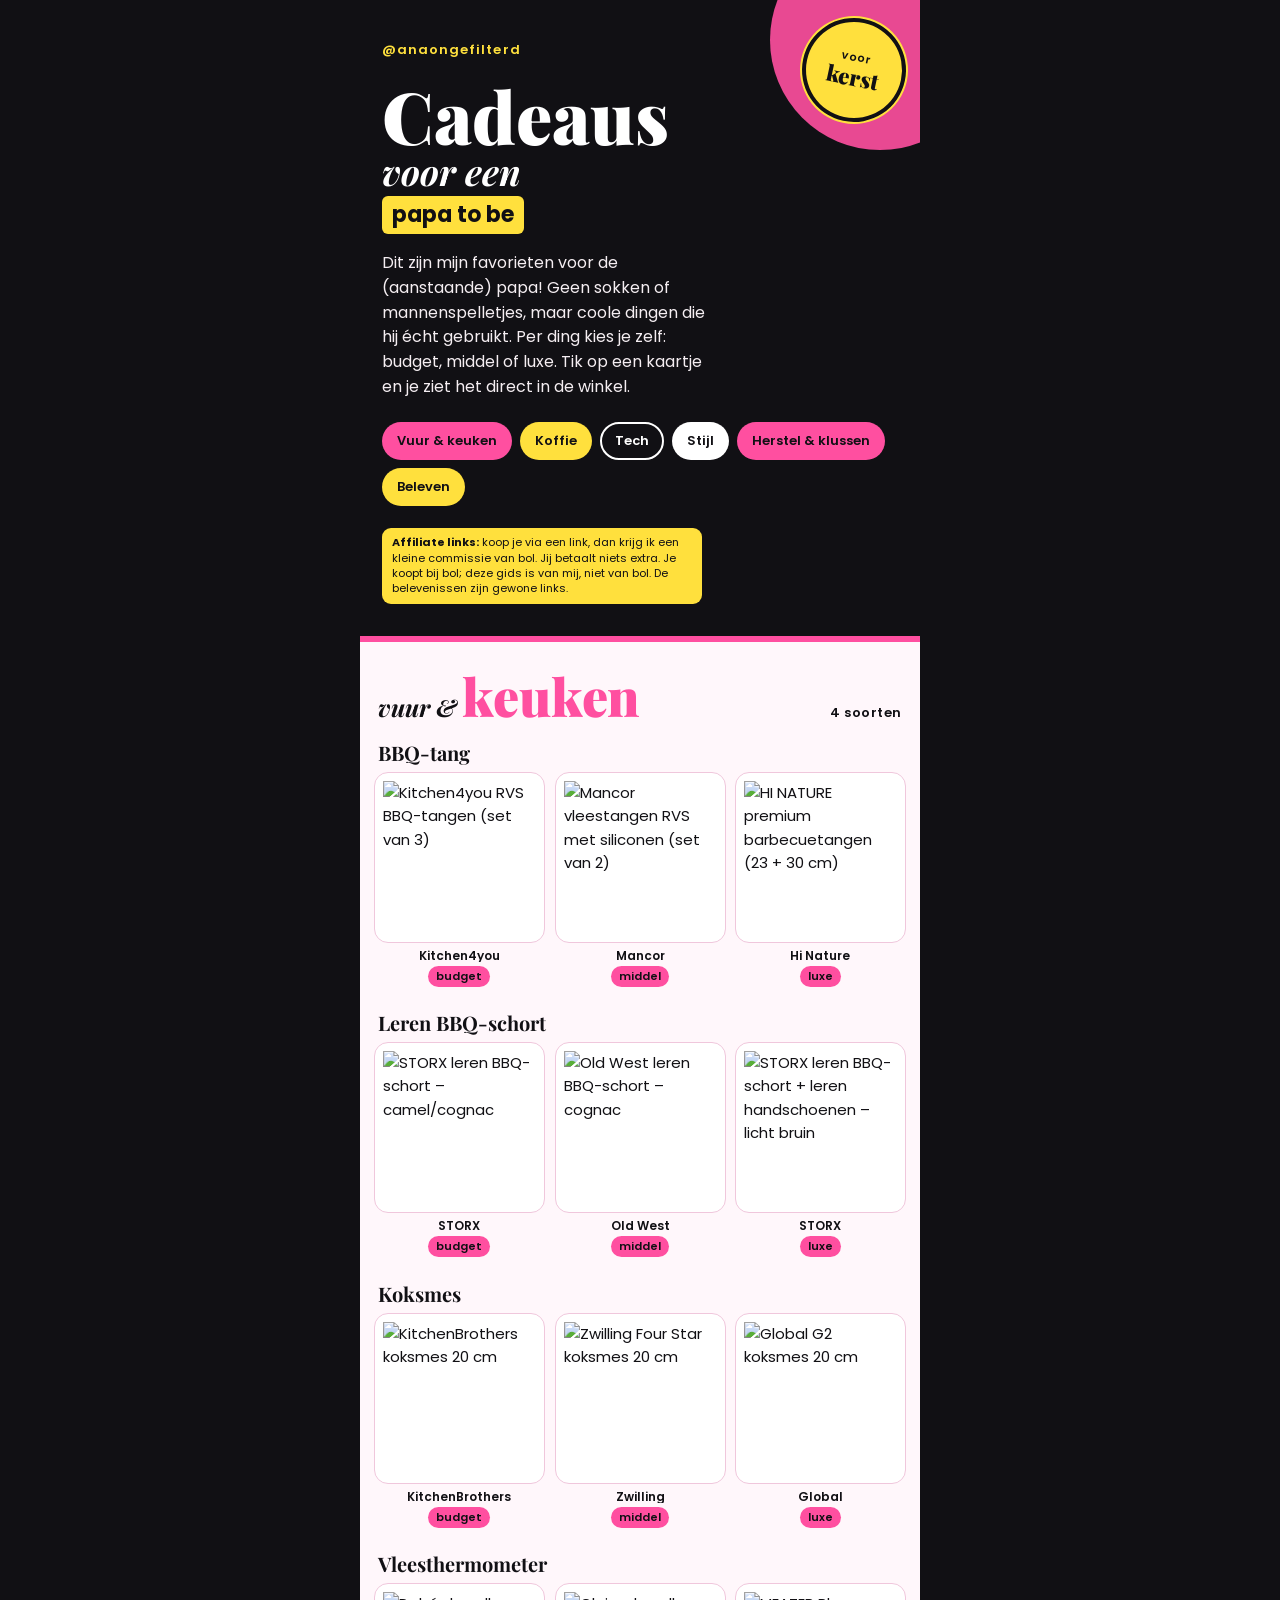
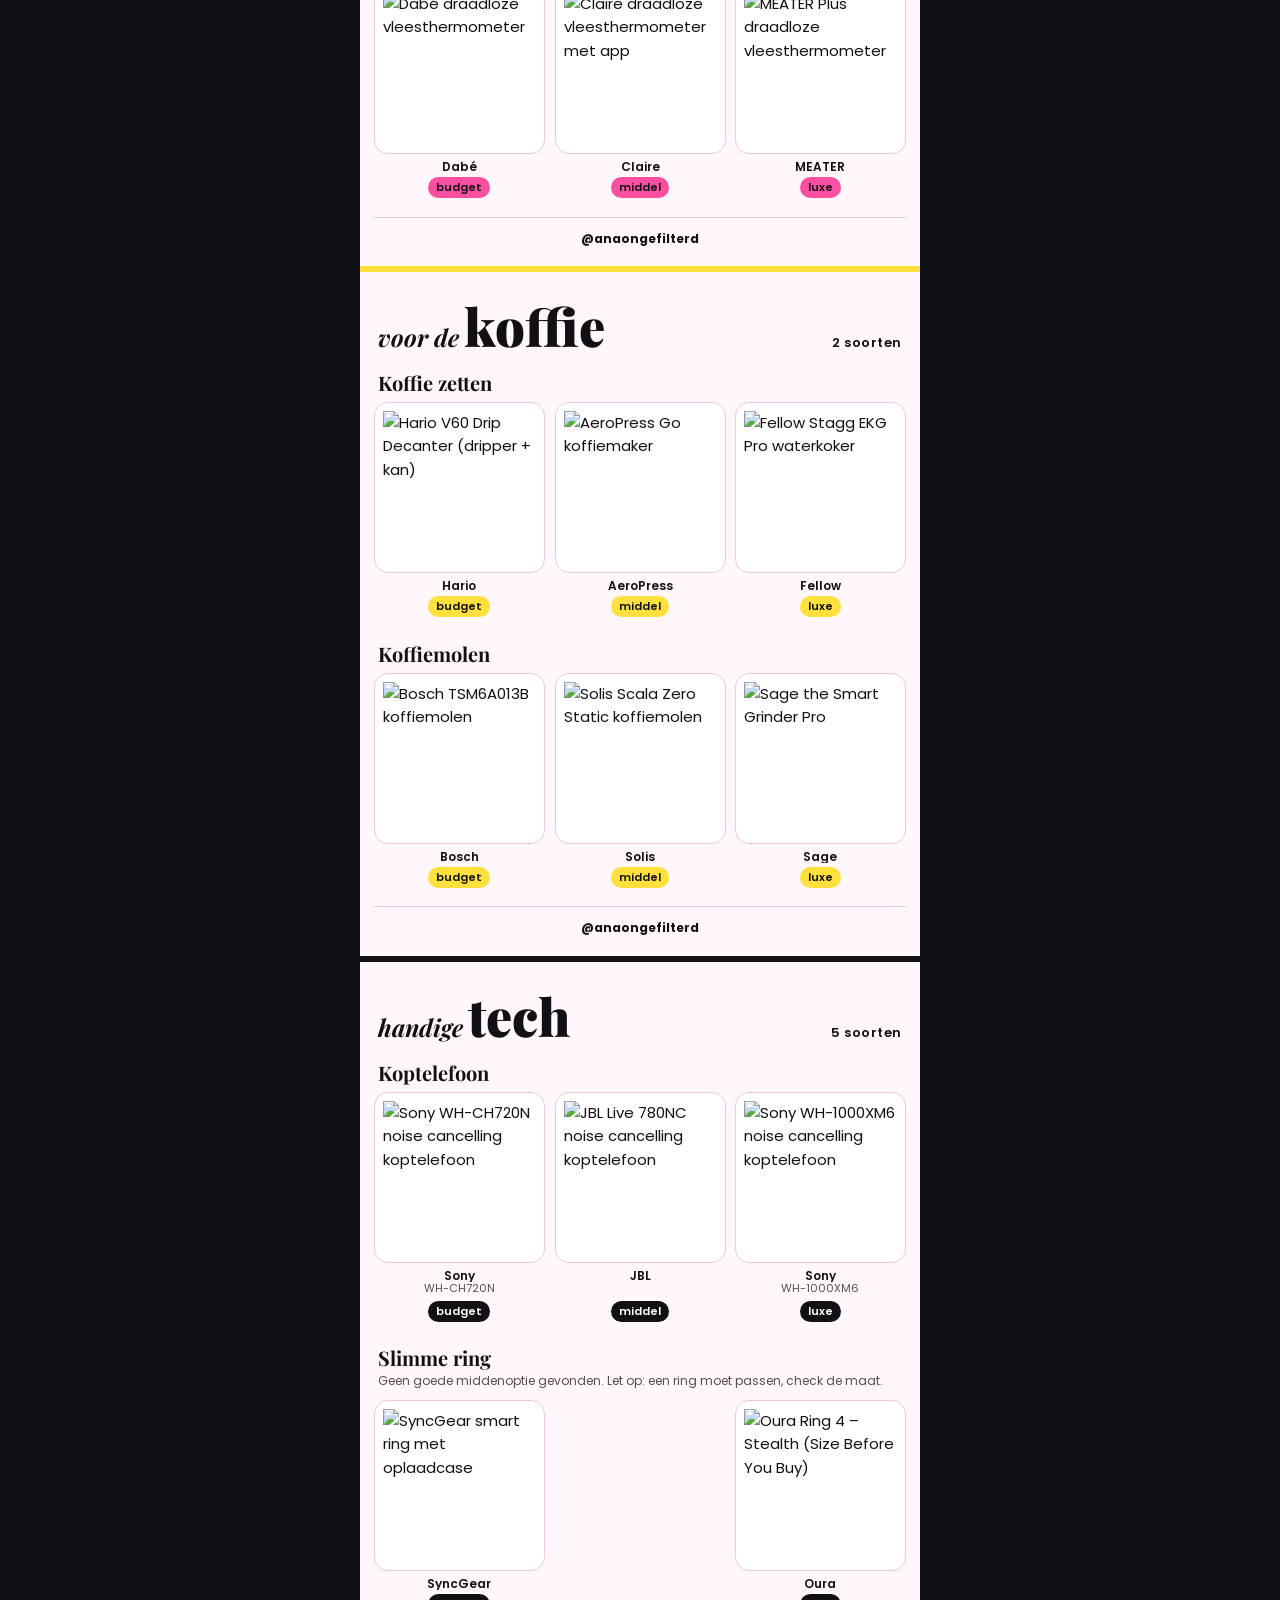
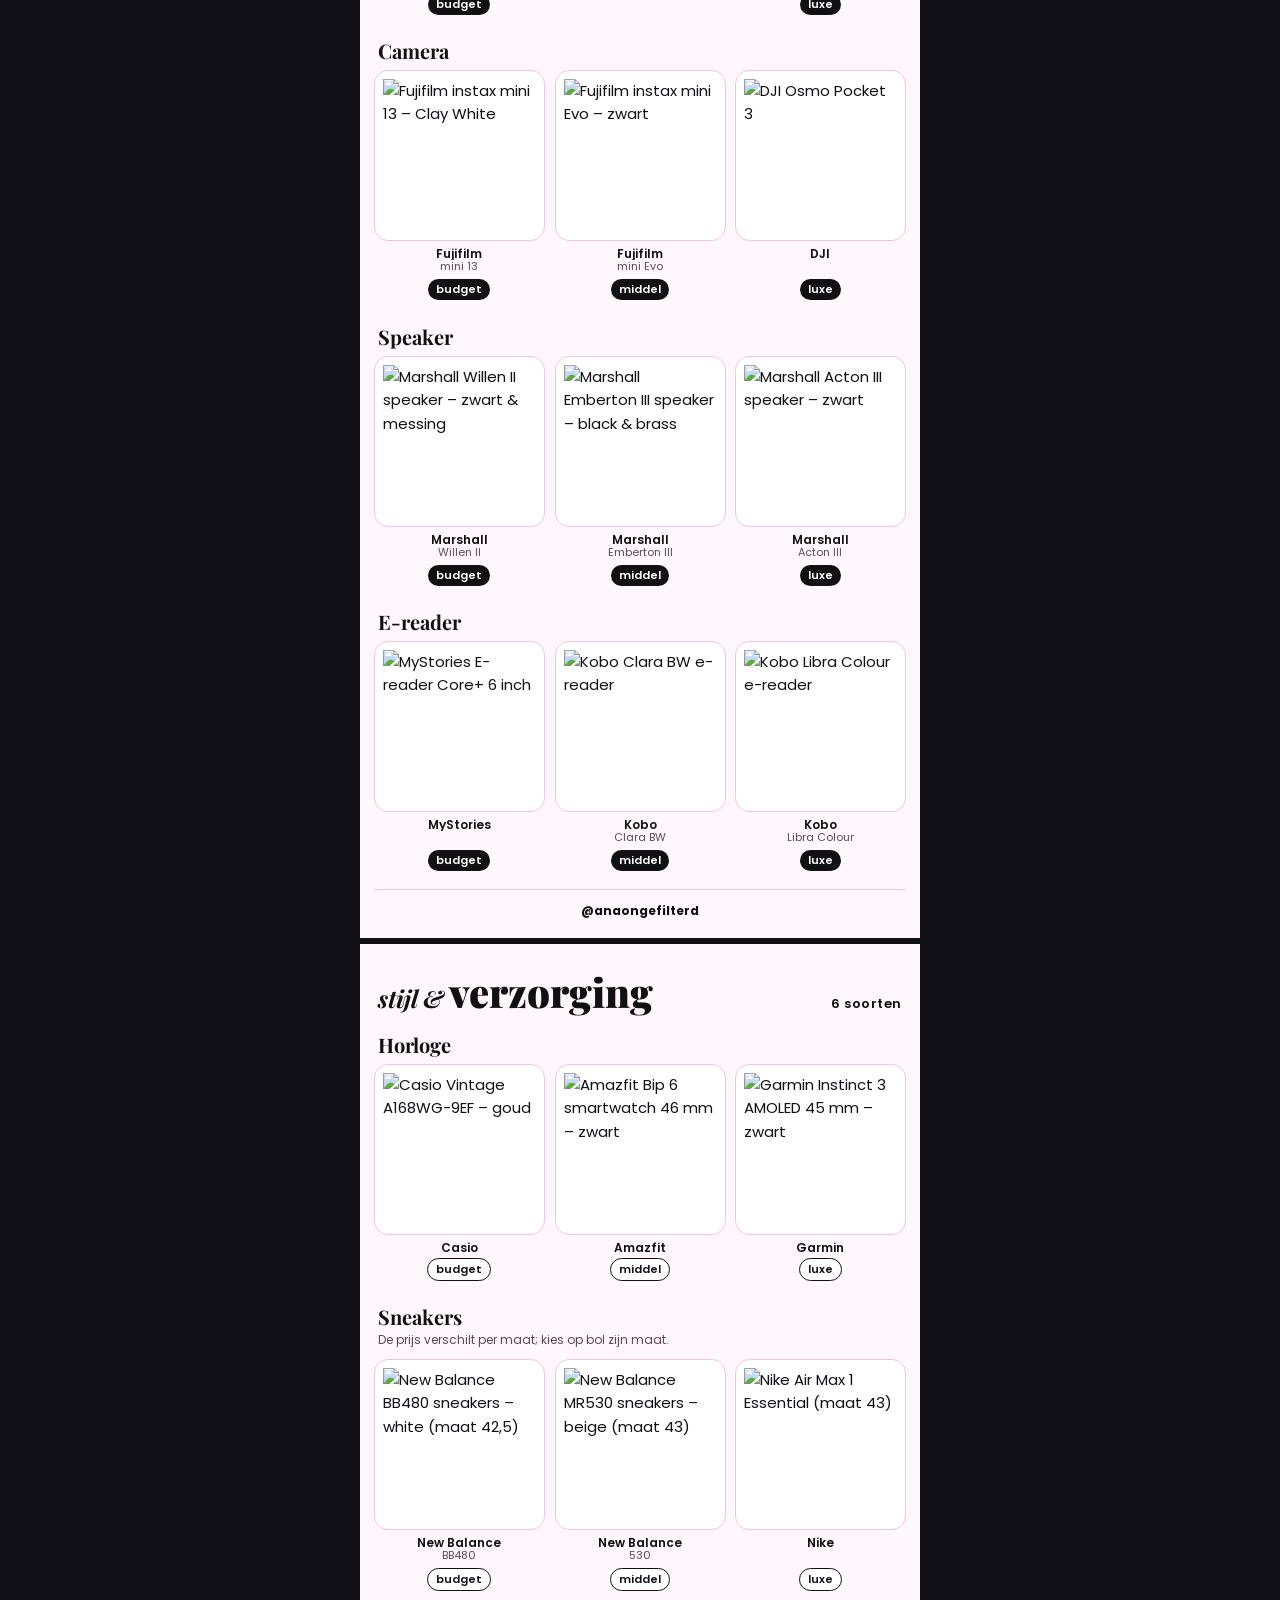
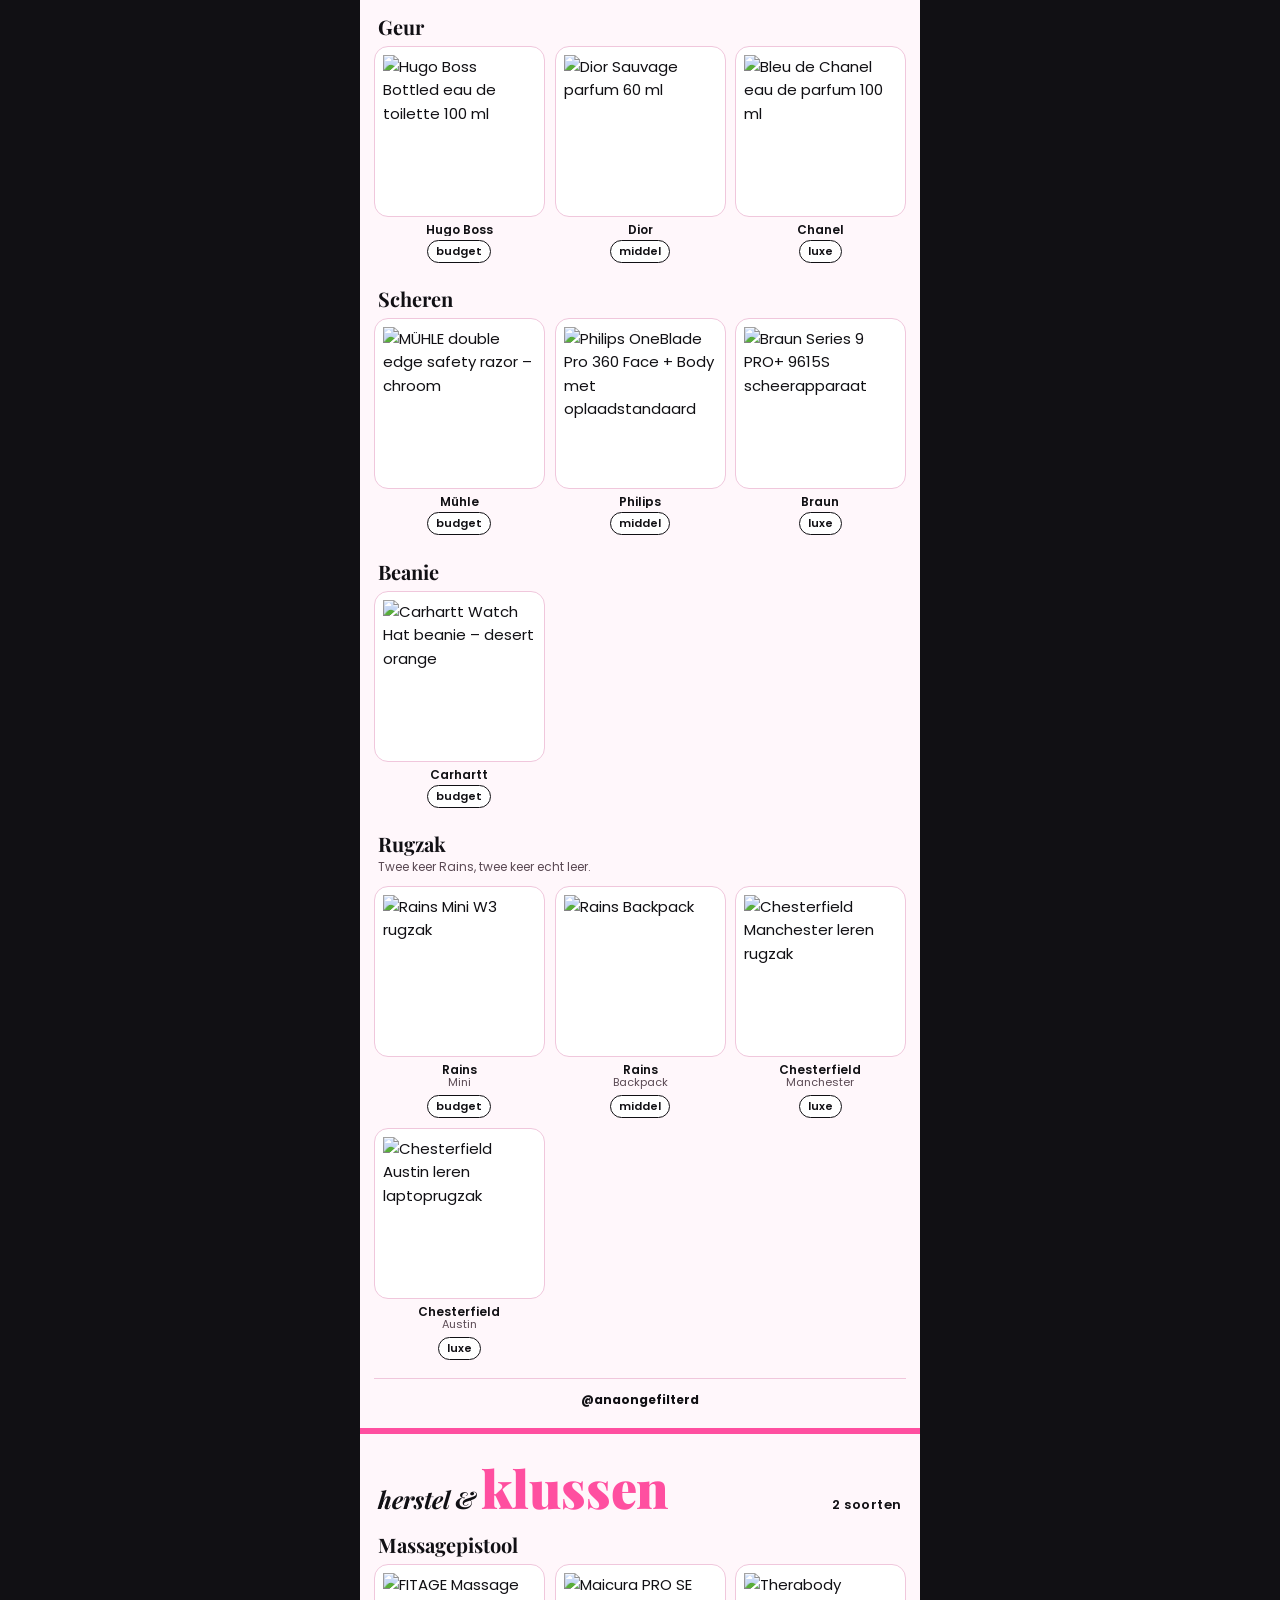
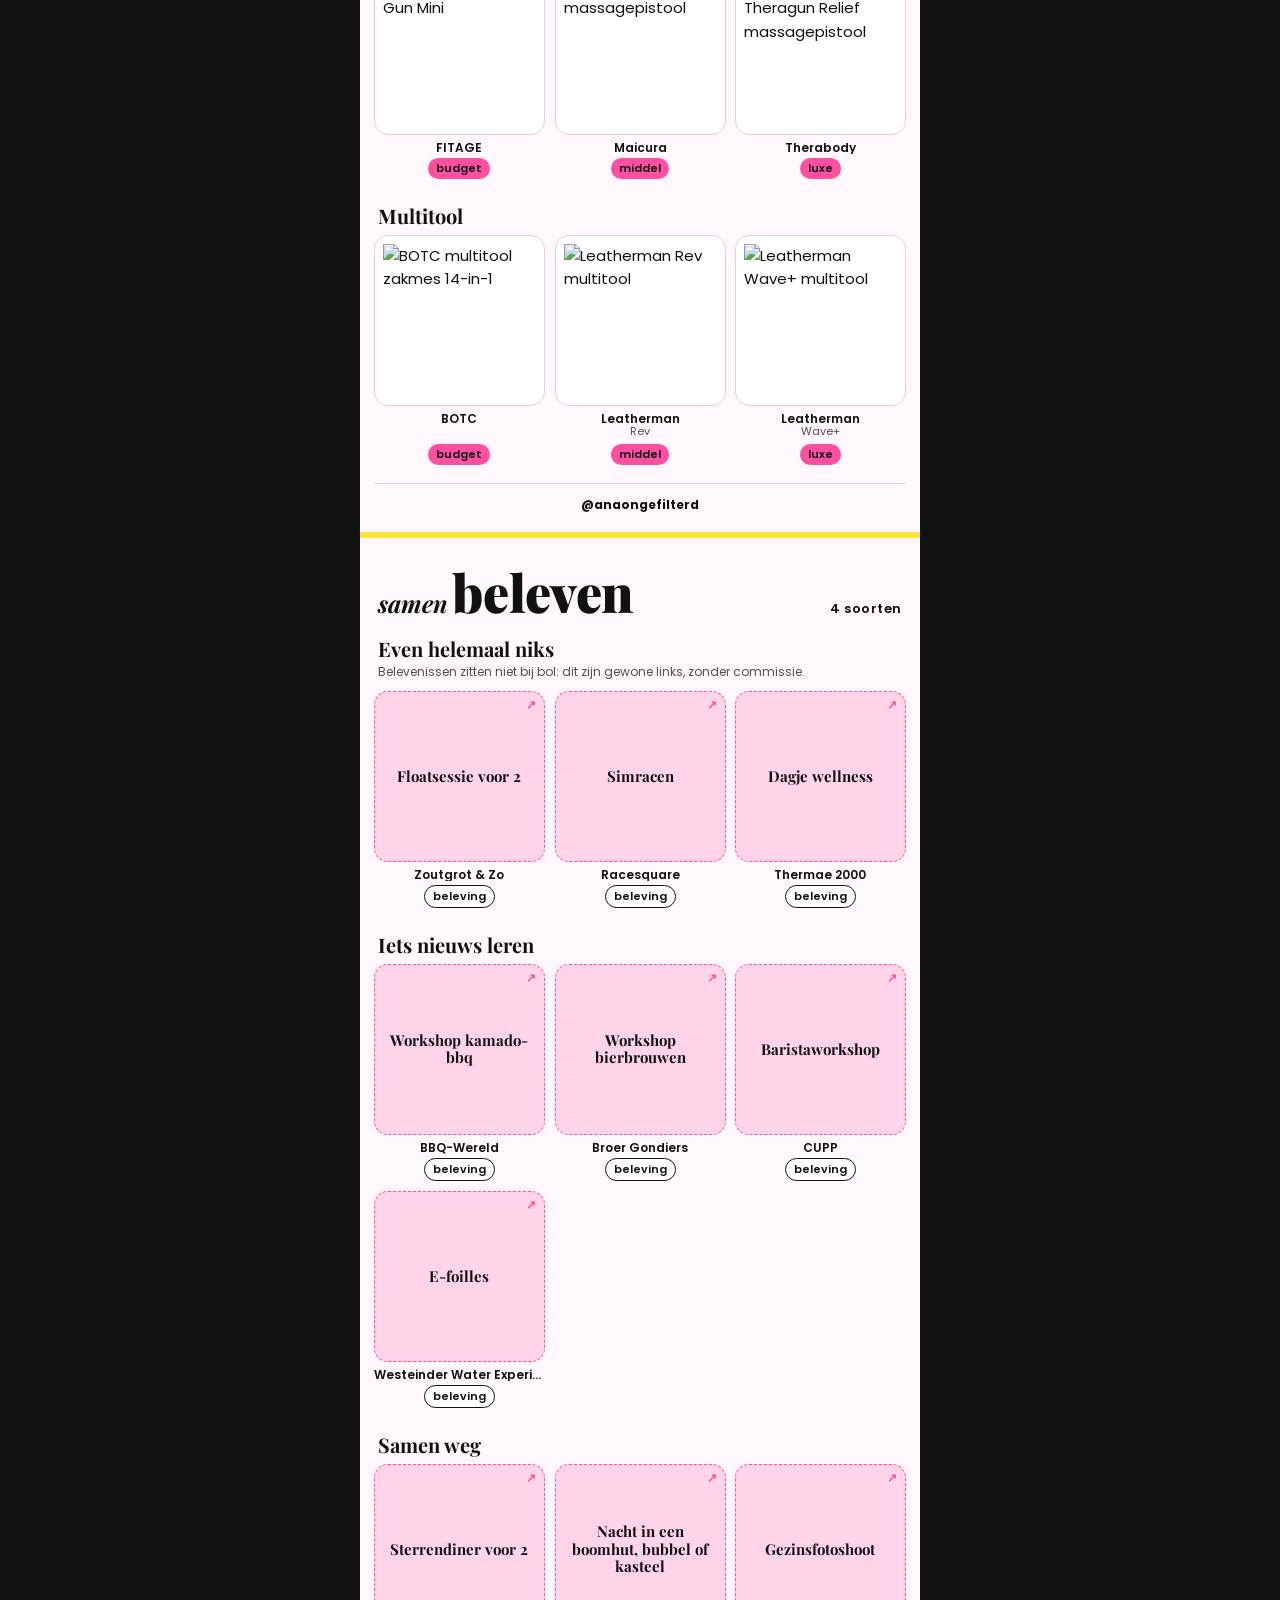
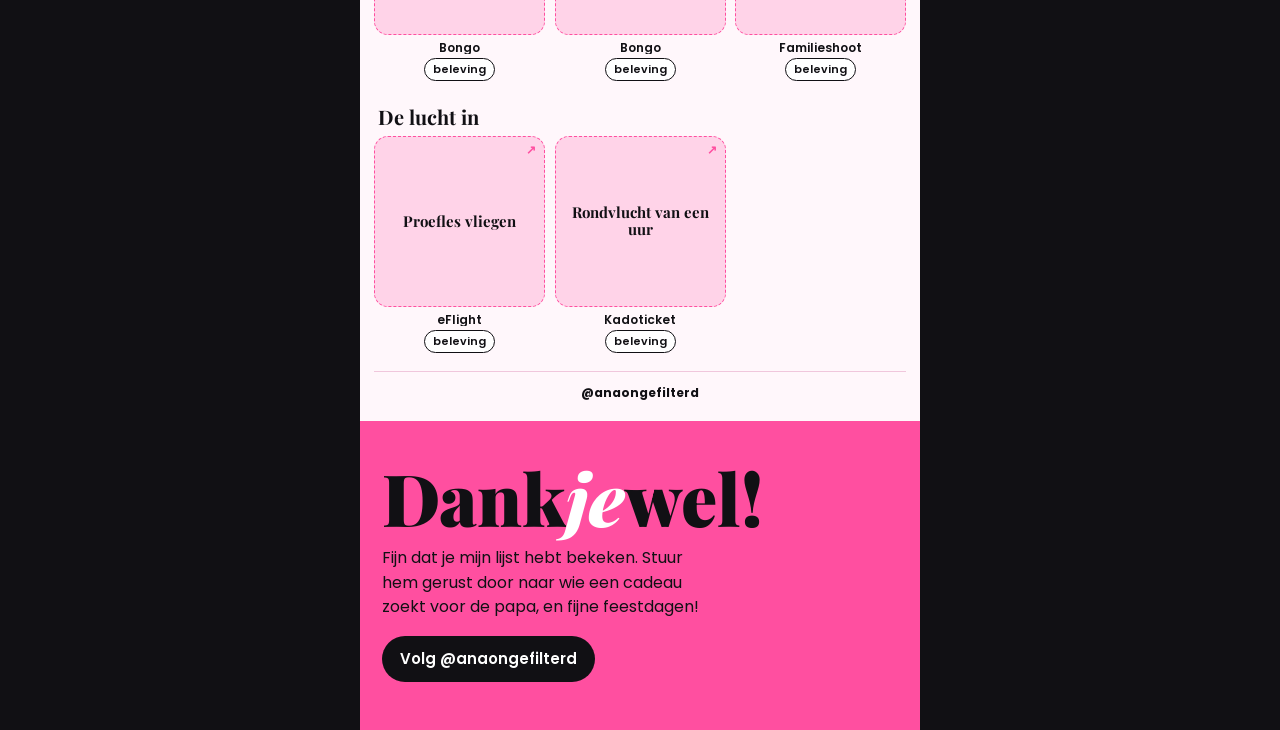
==== papa-to-be/index.html @ 63f51a44 "Nieuwe gids: kerstcadeaus voor een (aanstaande) papa (noindex) 55 bol-producten in 18 soorten (budge" ====
<!doctype html>
<html lang="nl">
<head>
<meta charset="utf-8">
<meta name="viewport" content="width=device-width, initial-scale=1, viewport-fit=cover">
<title>Kerstcadeaus voor een (aanstaande) papa · @anaongefilterd</title>
<meta name="robots" content="noindex">
<meta name="description" content="Coole, niche kerstcadeaus voor een (aanstaande) papa. Per ding een budget-, middel- en luxe-optie, plus belevenissen.">
<link rel="preconnect" href="https://fonts.googleapis.com">
<link rel="preconnect" href="https://fonts.gstatic.com" crossorigin>
<link rel="stylesheet" href="https://fonts.googleapis.com/css2?family=Playfair+Display:ital,wght@0,700;0,900;1,700&family=Poppins:wght@400;500;600;700&display=swap">
<link rel="stylesheet" href="../assets/gids.css?v=1795001000">
</head>
<body>
<main class="gids">

<section class="cover">
  <p class="sticker sintkerst" aria-hidden="true"><span>voor</span><b>kerst</b></p>
  <p class="kicker">@anaongefilterd</p>
  <h1><span class="t1 xl">Cadeaus</span><span class="t2">voor een</span><span class="t3"><mark>papa to be</mark></span></h1>
  <p class="intro">Dit zijn mijn favorieten voor de (aanstaande) papa! Geen sokken of mannenspelletjes, maar coole dingen die hij écht gebruikt. Per ding kies je zelf: budget, middel of luxe. Tik op een kaartje en je ziet het direct in de winkel.</p>
  <nav class="jump" aria-label="Kies een onderdeel">
    <a href="#vuur" class="j-pink">Vuur &amp; keuken</a>
    <a href="#koffie" class="j-yellow">Koffie</a>
    <a href="#tech" class="j-black">Tech</a>
    <a href="#stijl" class="j-white">Stijl</a>
    <a href="#herstel" class="j-pink">Herstel &amp; klussen</a>
    <a href="#beleven" class="j-yellow">Beleven</a>
  </nav>
  <p class="disclosure"><strong>Affiliate links:</strong> koop je via een link, dan krijg ik een kleine commissie van bol. Jij betaalt niets extra. Je koopt bij bol; deze gids is van mij, niet van bol. De belevenissen zijn gewone links.</p>
</section>

<section class="page group-pink" id="vuur">
  <header class="ghead">
    <h2><span class="gunit">vuur &amp;</span> <span class="gnum">keuken</span></h2>
    <p class="gcount">4 soorten</p>
  </header>
  <div class="soorten">
  <div class="soort">
    <h3>BBQ-tang</h3>
    <ul class="grid trio">
<li class="opt-budget"><a class="card" href="https://partner.bol.com/c/y3Cbgmii8" target="_blank" rel="sponsored noopener" aria-label="Kitchen4you RVS BBQ-tangen (set van 3), budget, bekijk op bol">
  <span class="ph"><img src="https://media.s-bol.com/727KY3mGyOZB/vKLOAr/550x570.jpg" alt="Kitchen4you RVS BBQ-tangen (set van 3)" loading="lazy" referrerpolicy="no-referrer"></span>
  <span class="brand">Kitchen4you</span>
  <span class="age age-pink">budget</span>
</a></li>
<li class="opt-middel"><a class="card" href="https://partner.bol.com/c/81XnuLTTh" target="_blank" rel="sponsored noopener" aria-label="Mancor vleestangen RVS met siliconen (set van 2), middel, bekijk op bol">
  <span class="ph"><img src="https://media.s-bol.com/g46Gj0mPg3JG/Rg1VMwR/550x550.jpg" alt="Mancor vleestangen RVS met siliconen (set van 2)" loading="lazy" referrerpolicy="no-referrer"></span>
  <span class="brand">Mancor</span>
  <span class="age age-pink">middel</span>
</a></li>
<li class="opt-luxe"><a class="card" href="https://partner.bol.com/c/lFO5MRjjE" target="_blank" rel="sponsored noopener" aria-label="HI NATURE premium barbecuetangen (23 + 30 cm), luxe, bekijk op bol">
  <span class="ph"><img src="https://media.s-bol.com/vG50DEjQWppV/Br1lPwY/550x550.jpg" alt="HI NATURE premium barbecuetangen (23 + 30 cm)" loading="lazy" referrerpolicy="no-referrer"></span>
  <span class="brand">Hi Nature</span>
  <span class="age age-pink">luxe</span>
</a></li>
    </ul>
  </div>
  <div class="soort">
    <h3>Leren BBQ-schort</h3>
    <ul class="grid trio">
<li class="opt-budget"><a class="card" href="https://partner.bol.com/c/KuNJRSrr5" target="_blank" rel="sponsored noopener" aria-label="STORX leren BBQ-schort – camel/cognac, budget, bekijk op bol">
  <span class="ph"><img src="https://media.s-bol.com/m33DJlvZMDA0/59yxzlq/550x825.jpg" alt="STORX leren BBQ-schort – camel/cognac" loading="lazy" referrerpolicy="no-referrer"></span>
  <span class="brand">STORX</span>
  <span class="age age-pink">budget</span>
</a></li>
<li class="opt-middel"><a class="card" href="https://partner.bol.com/c/IThvaByyS" target="_blank" rel="sponsored noopener" aria-label="Old West leren BBQ-schort – cognac, middel, bekijk op bol">
  <span class="ph"><img src="https://media.s-bol.com/n8QzDJE6wK2p/xnlwZ1r/550x766.jpg" alt="Old West leren BBQ-schort – cognac" loading="lazy" referrerpolicy="no-referrer"></span>
  <span class="brand">Old West</span>
  <span class="age age-pink">middel</span>
</a></li>
<li class="opt-luxe"><a class="card" href="https://partner.bol.com/c/pc6XlaccY" target="_blank" rel="sponsored noopener" aria-label="STORX leren BBQ-schort + leren handschoenen – licht bruin, luxe, bekijk op bol">
  <span class="ph"><img src="https://media.s-bol.com/NqGkK8PvGqEz/gL6Np5Z/550x550.jpg" alt="STORX leren BBQ-schort + leren handschoenen – licht bruin" loading="lazy" referrerpolicy="no-referrer"></span>
  <span class="brand">STORX</span>
  <span class="age age-pink">luxe</span>
</a></li>
    </ul>
  </div>
  <div class="soort">
    <h3>Koksmes</h3>
    <ul class="grid trio">
<li class="opt-budget"><a class="card" href="https://partner.bol.com/c/MvdqcAHHf" target="_blank" rel="sponsored noopener" aria-label="KitchenBrothers koksmes 20 cm, budget, bekijk op bol">
  <span class="ph"><img src="https://media.s-bol.com/JBRvD10j4wNJ/nZ4B3B5/550x550.jpg" alt="KitchenBrothers koksmes 20 cm" loading="lazy" referrerpolicy="no-referrer"></span>
  <span class="brand">KitchenBrothers</span>
  <span class="age age-pink">budget</span>
</a></li>
<li class="opt-middel"><a class="card" href="https://partner.bol.com/c/L0Ad3Mjj9" target="_blank" rel="sponsored noopener" aria-label="Zwilling Four Star koksmes 20 cm, middel, bekijk op bol">
  <span class="ph"><img src="https://media.s-bol.com/qEZgG5DOMYzD/kRK7BPX/550x129.jpg" alt="Zwilling Four Star koksmes 20 cm" loading="lazy" referrerpolicy="no-referrer"></span>
  <span class="brand">Zwilling</span>
  <span class="age age-pink">middel</span>
</a></li>
<li class="opt-luxe"><a class="card" href="https://partner.bol.com/c/WKq8Hd55a" target="_blank" rel="sponsored noopener" aria-label="Global G2 koksmes 20 cm, luxe, bekijk op bol">
  <span class="ph"><img src="https://media.s-bol.com/8OQr3K9wLBMo/mZ6XKkp/550x78.jpg" alt="Global G2 koksmes 20 cm" loading="lazy" referrerpolicy="no-referrer"></span>
  <span class="brand">Global</span>
  <span class="age age-pink">luxe</span>
</a></li>
    </ul>
  </div>
  <div class="soort">
    <h3>Vleesthermometer</h3>
    <ul class="grid trio">
<li class="opt-budget"><a class="card" href="https://partner.bol.com/c/PeWe0jYYa" target="_blank" rel="sponsored noopener" aria-label="Dabé draadloze vleesthermometer, budget, bekijk op bol">
  <span class="ph"><img src="https://media.s-bol.com/N1p12x3gv5qz/vl8RJn/550x502.jpg" alt="Dabé draadloze vleesthermometer" loading="lazy" referrerpolicy="no-referrer"></span>
  <span class="brand">Dabé</span>
  <span class="age age-pink">budget</span>
</a></li>
<li class="opt-middel"><a class="card" href="https://partner.bol.com/c/tEfGSJssY" target="_blank" rel="sponsored noopener" aria-label="Claire draadloze vleesthermometer met app, middel, bekijk op bol">
  <span class="ph"><img src="https://media.s-bol.com/gg6mGz7xogrD/vo99xMM/550x525.jpg" alt="Claire draadloze vleesthermometer met app" loading="lazy" referrerpolicy="no-referrer"></span>
  <span class="brand">Claire</span>
  <span class="age age-pink">middel</span>
</a></li>
<li class="opt-luxe"><a class="card" href="https://partner.bol.com/c/r2iBTvNN1" target="_blank" rel="sponsored noopener" aria-label="MEATER Plus draadloze vleesthermometer, luxe, bekijk op bol">
  <span class="ph"><img src="https://media.s-bol.com/Oo94mOrzrYEQ/YgYGLY/550x440.jpg" alt="MEATER Plus draadloze vleesthermometer" loading="lazy" referrerpolicy="no-referrer"></span>
  <span class="brand">MEATER</span>
  <span class="age age-pink">luxe</span>
</a></li>
    </ul>
  </div>
  </div>
  <footer class="pagefoot">
  <a class="handle" href="https://www.instagram.com/anaongefilterd/" target="_blank" rel="noopener">@anaongefilterd</a>
</footer>
</section>
<section class="page group-yellow" id="koffie">
  <header class="ghead">
    <h2><span class="gunit">voor de</span> <span class="gnum">koffie</span></h2>
    <p class="gcount">2 soorten</p>
  </header>
  <div class="soorten">
  <div class="soort">
    <h3>Koffie zetten</h3>
    <ul class="grid trio">
<li class="opt-budget"><a class="card" href="https://partner.bol.com/c/9zneXCWWy" target="_blank" rel="sponsored noopener" aria-label="Hario V60 Drip Decanter (dripper + kan), budget, bekijk op bol">
  <span class="ph"><img src="https://media.s-bol.com/J5m95DJG1Eqv/OMnW6QY/498x840.jpg" alt="Hario V60 Drip Decanter (dripper + kan)" loading="lazy" referrerpolicy="no-referrer"></span>
  <span class="brand">Hario</span>
  <span class="age age-yellow">budget</span>
</a></li>
<li class="opt-middel"><a class="card" href="https://partner.bol.com/c/faEr4Llli" target="_blank" rel="sponsored noopener" aria-label="AeroPress Go koffiemaker, middel, bekijk op bol">
  <span class="ph"><img src="https://media.s-bol.com/m3jgpWKBPMjr/P10AZ71/550x511.jpg" alt="AeroPress Go koffiemaker" loading="lazy" referrerpolicy="no-referrer"></span>
  <span class="brand">AeroPress</span>
  <span class="age age-yellow">middel</span>
</a></li>
<li class="opt-luxe"><a class="card" href="https://partner.bol.com/c/cfGqFykkK" target="_blank" rel="sponsored noopener" aria-label="Fellow Stagg EKG Pro waterkoker, luxe, bekijk op bol">
  <span class="ph"><img src="https://media.s-bol.com/JR4rNVKP4N3g/jyMKvB/550x406.jpg" alt="Fellow Stagg EKG Pro waterkoker" loading="lazy" referrerpolicy="no-referrer"></span>
  <span class="brand">Fellow</span>
  <span class="age age-yellow">luxe</span>
</a></li>
    </ul>
  </div>
  <div class="soort">
    <h3>Koffiemolen</h3>
    <ul class="grid trio">
<li class="opt-budget"><a class="card" href="https://partner.bol.com/c/5X8DNcii1" target="_blank" rel="sponsored noopener" aria-label="Bosch TSM6A013B koffiemolen, budget, bekijk op bol">
  <span class="ph"><img src="https://media.s-bol.com/YgKgZW8WBZLM/lxoxRG7/402x840.jpg" alt="Bosch TSM6A013B koffiemolen" loading="lazy" referrerpolicy="no-referrer"></span>
  <span class="brand">Bosch</span>
  <span class="age age-yellow">budget</span>
</a></li>
<li class="opt-middel"><a class="card" href="https://partner.bol.com/c/faQf4Llli" target="_blank" rel="sponsored noopener" aria-label="Solis Scala Zero Static koffiemolen, middel, bekijk op bol">
  <span class="ph"><img src="https://media.s-bol.com/NoEoyjEX4w1p/jR5qG1R/386x840.jpg" alt="Solis Scala Zero Static koffiemolen" loading="lazy" referrerpolicy="no-referrer"></span>
  <span class="brand">Solis</span>
  <span class="age age-yellow">middel</span>
</a></li>
<li class="opt-luxe"><a class="card" href="https://partner.bol.com/c/cfGzFykkK" target="_blank" rel="sponsored noopener" aria-label="Sage the Smart Grinder Pro, luxe, bekijk op bol">
  <span class="ph"><img src="https://media.s-bol.com/3Aw7wAy3rwLO/qjzjARp/466x840.jpg" alt="Sage the Smart Grinder Pro" loading="lazy" referrerpolicy="no-referrer"></span>
  <span class="brand">Sage</span>
  <span class="age age-yellow">luxe</span>
</a></li>
    </ul>
  </div>
  </div>
  <footer class="pagefoot">
  <a class="handle" href="https://www.instagram.com/anaongefilterd/" target="_blank" rel="noopener">@anaongefilterd</a>
</footer>
</section>
<section class="page group-black" id="tech">
  <header class="ghead">
    <h2><span class="gunit">handige</span> <span class="gnum">tech</span></h2>
    <p class="gcount">5 soorten</p>
  </header>
  <div class="soorten">
  <div class="soort">
    <h3>Koptelefoon</h3>
    <ul class="grid trio">
<li class="opt-budget"><a class="card" href="https://partner.bol.com/c/QZI1ErWWp" target="_blank" rel="sponsored noopener" aria-label="Sony WH-CH720N noise cancelling koptelefoon, budget, bekijk op bol">
  <span class="ph"><img src="https://media.s-bol.com/l0Zw1n1PlnwM/wwyovR/550x747.jpg" alt="Sony WH-CH720N noise cancelling koptelefoon" loading="lazy" referrerpolicy="no-referrer"></span>
  <span class="brand">Sony</span>
  <span class="type">WH-CH720N</span>
  <span class="age age-black">budget</span>
</a></li>
<li class="opt-middel"><a class="card" href="https://partner.bol.com/c/MvGIcAHHf" target="_blank" rel="sponsored noopener" aria-label="JBL Live 780NC noise cancelling koptelefoon, middel, bekijk op bol">
  <span class="ph"><img src="https://media.s-bol.com/NvM3GEwO8OPz/l5O0wY1/550x643.jpg" alt="JBL Live 780NC noise cancelling koptelefoon" loading="lazy" referrerpolicy="no-referrer"></span>
  <span class="brand">JBL</span>
  <span class="age age-black">middel</span>
</a></li>
<li class="opt-luxe"><a class="card" href="https://partner.bol.com/c/Otcnd9kkY" target="_blank" rel="sponsored noopener" aria-label="Sony WH-1000XM6 noise cancelling koptelefoon, luxe, bekijk op bol">
  <span class="ph"><img src="https://media.s-bol.com/YA8l3B9Lyrx9/zpVr2QO/550x828.jpg" alt="Sony WH-1000XM6 noise cancelling koptelefoon" loading="lazy" referrerpolicy="no-referrer"></span>
  <span class="brand">Sony</span>
  <span class="type">WH-1000XM6</span>
  <span class="age age-black">luxe</span>
</a></li>
    </ul>
  </div>
  <div class="soort">
    <h3>Slimme ring</h3>
    <p class="snote">Geen goede middenoptie gevonden. Let op: een ring moet passen, check de maat.</p>
    <ul class="grid trio">
<li class="opt-budget"><a class="card" href="https://partner.bol.com/c/e5KBqJ77N" target="_blank" rel="sponsored noopener" aria-label="SyncGear smart ring met oplaadcase, budget, bekijk op bol">
  <span class="ph"><img src="https://media.s-bol.com/N4Z4xAJY0A8K/oVE3RY3/550x550.jpg" alt="SyncGear smart ring met oplaadcase" loading="lazy" referrerpolicy="no-referrer"></span>
  <span class="brand">SyncGear</span>
  <span class="age age-black">budget</span>
</a></li>
<li class="opt-luxe"><a class="card" href="https://partner.bol.com/c/0qWEDz55W" target="_blank" rel="sponsored noopener" aria-label="Oura Ring 4 – Stealth (Size Before You Buy), luxe, bekijk op bol">
  <span class="ph"><img src="https://media.s-bol.com/g0JDjBXmQwj3/k5WKVZx/550x478.jpg" alt="Oura Ring 4 – Stealth (Size Before You Buy)" loading="lazy" referrerpolicy="no-referrer"></span>
  <span class="brand">Oura</span>
  <span class="age age-black">luxe</span>
</a></li>
    </ul>
  </div>
  <div class="soort">
    <h3>Camera</h3>
    <ul class="grid trio">
<li class="opt-budget"><a class="card" href="https://partner.bol.com/c/GQvOt4CC5" target="_blank" rel="sponsored noopener" aria-label="Fujifilm instax mini 13 – Clay White, budget, bekijk op bol">
  <span class="ph"><img src="https://media.s-bol.com/oqMNrEKxXJjA/2v0LpqP/550x647.jpg" alt="Fujifilm instax mini 13 – Clay White" loading="lazy" referrerpolicy="no-referrer"></span>
  <span class="brand">Fujifilm</span>
  <span class="type">mini 13</span>
  <span class="age age-black">budget</span>
</a></li>
<li class="opt-middel"><a class="card" href="https://partner.bol.com/c/EiaThX44M" target="_blank" rel="sponsored noopener" aria-label="Fujifilm instax mini Evo – zwart, middel, bekijk op bol">
  <span class="ph"><img src="https://media.s-bol.com/Y018VNqQA79Y/6XxRoKn/550x773.jpg" alt="Fujifilm instax mini Evo – zwart" loading="lazy" referrerpolicy="no-referrer"></span>
  <span class="brand">Fujifilm</span>
  <span class="type">mini Evo</span>
  <span class="age age-black">middel</span>
</a></li>
<li class="opt-luxe"><a class="card" href="https://partner.bol.com/c/r2idTvNN1" target="_blank" rel="sponsored noopener" aria-label="DJI Osmo Pocket 3, luxe, bekijk op bol">
  <span class="ph"><img src="https://media.s-bol.com/xmDKmxnv2Zz3/X3LXBv/332x840.jpg" alt="DJI Osmo Pocket 3" loading="lazy" referrerpolicy="no-referrer"></span>
  <span class="brand">DJI</span>
  <span class="age age-black">luxe</span>
</a></li>
    </ul>
  </div>
  <div class="soort">
    <h3>Speaker</h3>
    <ul class="grid trio">
<li class="opt-budget"><a class="card" href="https://partner.bol.com/c/F4tgv7vvy" target="_blank" rel="sponsored noopener" aria-label="Marshall Willen II speaker – zwart &amp; messing, budget, bekijk op bol">
  <span class="ph"><img src="https://media.s-bol.com/BGrjylwBA65k/lYDJXzM/550x534.jpg" alt="Marshall Willen II speaker – zwart &amp; messing" loading="lazy" referrerpolicy="no-referrer"></span>
  <span class="brand">Marshall</span>
  <span class="type">Willen II</span>
  <span class="age age-black">budget</span>
</a></li>
<li class="opt-middel"><a class="card" href="https://partner.bol.com/c/DbHueZzzE" target="_blank" rel="sponsored noopener" aria-label="Marshall Emberton III speaker – black &amp; brass, middel, bekijk op bol">
  <span class="ph"><img src="https://media.s-bol.com/mWzZjBzjkyVG/W6owP2X/550x256.jpg" alt="Marshall Emberton III speaker – black &amp; brass" loading="lazy" referrerpolicy="no-referrer"></span>
  <span class="brand">Marshall</span>
  <span class="type">Emberton III</span>
  <span class="age age-black">middel</span>
</a></li>
<li class="opt-luxe"><a class="card" href="https://partner.bol.com/c/qNKRbMxxl" target="_blank" rel="sponsored noopener" aria-label="Marshall Acton III speaker – zwart, luxe, bekijk op bol">
  <span class="ph"><img src="https://media.s-bol.com/LkrqPpQ5wMlW/ERDJ450/550x380.jpg" alt="Marshall Acton III speaker – zwart" loading="lazy" referrerpolicy="no-referrer"></span>
  <span class="brand">Marshall</span>
  <span class="type">Acton III</span>
  <span class="age age-black">luxe</span>
</a></li>
    </ul>
  </div>
  <div class="soort">
    <h3>E-reader</h3>
    <ul class="grid trio">
<li class="opt-budget"><a class="card" href="https://partner.bol.com/c/iLUVyGKKP" target="_blank" rel="sponsored noopener" aria-label="MyStories E-reader Core+ 6 inch, budget, bekijk op bol">
  <span class="ph"><img src="https://media.s-bol.com/N48ENkrr133p/XLxrDZk/550x658.jpg" alt="MyStories E-reader Core+ 6 inch" loading="lazy" referrerpolicy="no-referrer"></span>
  <span class="brand">MyStories</span>
  <span class="age age-black">budget</span>
</a></li>
<li class="opt-middel"><a class="card" href="https://partner.bol.com/c/lFOWMRjjE" target="_blank" rel="sponsored noopener" aria-label="Kobo Clara BW e-reader, middel, bekijk op bol">
  <span class="ph"><img src="https://media.s-bol.com/jKgrOjzPoXwy/5y7pV1Z/550x787.jpg" alt="Kobo Clara BW e-reader" loading="lazy" referrerpolicy="no-referrer"></span>
  <span class="brand">Kobo</span>
  <span class="type">Clara BW</span>
  <span class="age age-black">middel</span>
</a></li>
<li class="opt-luxe"><a class="card" href="https://partner.bol.com/c/vISufgUUp" target="_blank" rel="sponsored noopener" aria-label="Kobo Libra Colour e-reader, luxe, bekijk op bol">
  <span class="ph"><img src="https://media.s-bol.com/2Nq5EArMkwjJ/NkOmAOL/550x609.jpg" alt="Kobo Libra Colour e-reader" loading="lazy" referrerpolicy="no-referrer"></span>
  <span class="brand">Kobo</span>
  <span class="type">Libra Colour</span>
  <span class="age age-black">luxe</span>
</a></li>
    </ul>
  </div>
  </div>
  <footer class="pagefoot">
  <a class="handle" href="https://www.instagram.com/anaongefilterd/" target="_blank" rel="noopener">@anaongefilterd</a>
</footer>
</section>
<section class="page group-white" id="stijl">
  <header class="ghead">
    <h2><span class="gunit">stijl &amp;</span> <span class="gnum sm">verzorging</span></h2>
    <p class="gcount">6 soorten</p>
  </header>
  <div class="soorten">
  <div class="soort">
    <h3>Horloge</h3>
    <ul class="grid trio">
<li class="opt-budget"><a class="card" href="https://partner.bol.com/c/xH007zRRF" target="_blank" rel="sponsored noopener" aria-label="Casio Vintage A168WG-9EF – goud, budget, bekijk op bol">
  <span class="ph"><img src="https://media.s-bol.com/XEDr4BAl2pVV/E9qw8vg/473x840.jpg" alt="Casio Vintage A168WG-9EF – goud" loading="lazy" referrerpolicy="no-referrer"></span>
  <span class="brand">Casio</span>
  <span class="age age-white">budget</span>
</a></li>
<li class="opt-middel"><a class="card" href="https://partner.bol.com/c/HRqZw4jjd" target="_blank" rel="sponsored noopener" aria-label="Amazfit Bip 6 smartwatch 46 mm – zwart, middel, bekijk op bol">
  <span class="ph"><img src="https://media.s-bol.com/mpYW98Z61NPO/0RNyvXv/520x840.jpg" alt="Amazfit Bip 6 smartwatch 46 mm – zwart" loading="lazy" referrerpolicy="no-referrer"></span>
  <span class="brand">Amazfit</span>
  <span class="age age-white">middel</span>
</a></li>
<li class="opt-luxe"><a class="card" href="https://partner.bol.com/c/3DxkP9GGZ" target="_blank" rel="sponsored noopener" aria-label="Garmin Instinct 3 AMOLED 45 mm – zwart, luxe, bekijk op bol">
  <span class="ph"><img src="https://media.s-bol.com/n0Q8NY3W2ZV4/lYND0r7/550x743.jpg" alt="Garmin Instinct 3 AMOLED 45 mm – zwart" loading="lazy" referrerpolicy="no-referrer"></span>
  <span class="brand">Garmin</span>
  <span class="age age-white">luxe</span>
</a></li>
    </ul>
  </div>
  <div class="soort">
    <h3>Sneakers</h3>
    <p class="snote">De prijs verschilt per maat; kies op bol zijn maat.</p>
    <ul class="grid trio">
<li class="opt-budget"><a class="card" href="https://partner.bol.com/c/gPCaLJ22W" target="_blank" rel="sponsored noopener" aria-label="New Balance BB480 sneakers – white (maat 42,5), budget, bekijk op bol">
  <span class="ph"><img src="https://media.s-bol.com/rG1QW6j6LEKK/W6RLAWo/550x235.jpg" alt="New Balance BB480 sneakers – white (maat 42,5)" loading="lazy" referrerpolicy="no-referrer"></span>
  <span class="brand">New Balance</span>
  <span class="type">BB480</span>
  <span class="age age-white">budget</span>
</a></li>
<li class="opt-middel"><a class="card" href="https://partner.bol.com/c/TCybUtggd" target="_blank" rel="sponsored noopener" aria-label="New Balance MR530 sneakers – beige (maat 43), middel, bekijk op bol">
  <span class="ph"><img src="https://media.s-bol.com/EyjBL2zAgOlN/AjALm3/550x266.jpg" alt="New Balance MR530 sneakers – beige (maat 43)" loading="lazy" referrerpolicy="no-referrer"></span>
  <span class="brand">New Balance</span>
  <span class="type">530</span>
  <span class="age age-white">middel</span>
</a></li>
<li class="opt-luxe"><a class="card" href="https://partner.bol.com/c/7wDLWjffs" target="_blank" rel="sponsored noopener" aria-label="Nike Air Max 1 Essential (maat 43), luxe, bekijk op bol">
  <span class="ph"><img src="https://media.s-bol.com/jDv2mJKyMNyP/1W1ZDvG/550x385.jpg" alt="Nike Air Max 1 Essential (maat 43)" loading="lazy" referrerpolicy="no-referrer"></span>
  <span class="brand">Nike</span>
  <span class="age age-white">luxe</span>
</a></li>
    </ul>
  </div>
  <div class="soort">
    <h3>Geur</h3>
    <ul class="grid trio">
<li class="opt-budget"><a class="card" href="https://partner.bol.com/c/jMmopNKKu" target="_blank" rel="sponsored noopener" aria-label="Hugo Boss Bottled eau de toilette 100 ml, budget, bekijk op bol">
  <span class="ph"><img src="https://media.s-bol.com/VEYA73Q0yXYW/qY7nvn2/358x840.jpg" alt="Hugo Boss Bottled eau de toilette 100 ml" loading="lazy" referrerpolicy="no-referrer"></span>
  <span class="brand">Hugo Boss</span>
  <span class="age age-white">budget</span>
</a></li>
<li class="opt-middel"><a class="card" href="https://partner.bol.com/c/4rEOI811Q" target="_blank" rel="sponsored noopener" aria-label="Dior Sauvage parfum 60 ml, middel, bekijk op bol">
  <span class="ph"><img src="https://media.s-bol.com/3LDK2gWryOQr/K8kVpkG/440x840.jpg" alt="Dior Sauvage parfum 60 ml" loading="lazy" referrerpolicy="no-referrer"></span>
  <span class="brand">Dior</span>
  <span class="age age-white">middel</span>
</a></li>
<li class="opt-luxe"><a class="card" href="https://partner.bol.com/c/vISPfgUUp" target="_blank" rel="sponsored noopener" aria-label="Bleu de Chanel eau de parfum 100 ml, luxe, bekijk op bol">
  <span class="ph"><img src="https://media.s-bol.com/q1YYXOoJEvNk/xGWJQql/550x749.jpg" alt="Bleu de Chanel eau de parfum 100 ml" loading="lazy" referrerpolicy="no-referrer"></span>
  <span class="brand">Chanel</span>
  <span class="age age-white">luxe</span>
</a></li>
    </ul>
  </div>
  <div class="soort">
    <h3>Scheren</h3>
    <ul class="grid trio">
<li class="opt-budget"><a class="card" href="https://partner.bol.com/c/hyrcZmaaO" target="_blank" rel="sponsored noopener" aria-label="MÜHLE double edge safety razor – chroom, budget, bekijk op bol">
  <span class="ph"><img src="https://media.s-bol.com/8yVwnLzGRl23/v2klMxn/385x840.jpg" alt="MÜHLE double edge safety razor – chroom" loading="lazy" referrerpolicy="no-referrer"></span>
  <span class="brand">Mühle</span>
  <span class="age age-white">budget</span>
</a></li>
<li class="opt-middel"><a class="card" href="https://partner.bol.com/c/F4thv7vvy" target="_blank" rel="sponsored noopener" aria-label="Philips OneBlade Pro 360 Face + Body met oplaadstandaard, middel, bekijk op bol">
  <span class="ph"><img src="https://media.s-bol.com/Y3ZApKQ6QW7O/Pj6WzDA/550x548.jpg" alt="Philips OneBlade Pro 360 Face + Body met oplaadstandaard" loading="lazy" referrerpolicy="no-referrer"></span>
  <span class="brand">Philips</span>
  <span class="age age-white">middel</span>
</a></li>
<li class="opt-luxe"><a class="card" href="https://partner.bol.com/c/4rEoI811Q" target="_blank" rel="sponsored noopener" aria-label="Braun Series 9 PRO+ 9615S scheerapparaat, luxe, bekijk op bol">
  <span class="ph"><img src="https://media.s-bol.com/R3XVn3Ejo3XE/28GOo5A/550x557.jpg" alt="Braun Series 9 PRO+ 9615S scheerapparaat" loading="lazy" referrerpolicy="no-referrer"></span>
  <span class="brand">Braun</span>
  <span class="age age-white">luxe</span>
</a></li>
    </ul>
  </div>
  <div class="soort">
    <h3>Beanie</h3>
    <ul class="grid trio">
<li class="opt-budget"><a class="card" href="https://partner.bol.com/c/aUZ9rPXXK" target="_blank" rel="sponsored noopener" aria-label="Carhartt Watch Hat beanie – desert orange, budget, bekijk op bol">
  <span class="ph"><img src="https://media.s-bol.com/7kmZ6M7mJvB8/qGz0Ky/550x608.jpg" alt="Carhartt Watch Hat beanie – desert orange" loading="lazy" referrerpolicy="no-referrer"></span>
  <span class="brand">Carhartt</span>
  <span class="age age-white">budget</span>
</a></li>
    </ul>
  </div>
  <div class="soort">
    <h3>Rugzak</h3>
    <p class="snote">Twee keer Rains, twee keer echt leer.</p>
    <ul class="grid trio vrij">
<li class="opt-budget"><a class="card" href="https://partner.bol.com/c/mdlg69ffi" target="_blank" rel="sponsored noopener" aria-label="Rains Mini W3 rugzak, budget, bekijk op bol">
  <span class="ph"><img src="https://media.s-bol.com/NwJ3DOjwn0KK/Z4R2JXv/550x615.jpg" alt="Rains Mini W3 rugzak" loading="lazy" referrerpolicy="no-referrer"></span>
  <span class="brand">Rains</span>
  <span class="type">Mini</span>
  <span class="age age-white">budget</span>
</a></li>
<li class="opt-middel"><a class="card" href="https://partner.bol.com/c/NBu49vQQ4" target="_blank" rel="sponsored noopener" aria-label="Rains Backpack, middel, bekijk op bol">
  <span class="ph"><img src="https://media.s-bol.com/Bz8kKnykKOk/AP76nV7/527x840.jpg" alt="Rains Backpack" loading="lazy" referrerpolicy="no-referrer"></span>
  <span class="brand">Rains</span>
  <span class="type">Backpack</span>
  <span class="age age-white">middel</span>
</a></li>
<li class="opt-luxe"><a class="card" href="https://partner.bol.com/c/VlsUjhBBw" target="_blank" rel="sponsored noopener" aria-label="Chesterfield Manchester leren rugzak, luxe, bekijk op bol">
  <span class="ph"><img src="https://media.s-bol.com/LYmqkqWpKgNp/3lVJzmr/550x818.jpg" alt="Chesterfield Manchester leren rugzak" loading="lazy" referrerpolicy="no-referrer"></span>
  <span class="brand">Chesterfield</span>
  <span class="type">Manchester</span>
  <span class="age age-white">luxe</span>
</a></li>
<li class="opt-luxe"><a class="card" href="https://partner.bol.com/c/6GM0OTAAf" target="_blank" rel="sponsored noopener" aria-label="Chesterfield Austin leren laptoprugzak, luxe, bekijk op bol">
  <span class="ph"><img src="https://media.s-bol.com/NNvX28kPNq2/kRXZ6nE/550x728.jpg" alt="Chesterfield Austin leren laptoprugzak" loading="lazy" referrerpolicy="no-referrer"></span>
  <span class="brand">Chesterfield</span>
  <span class="type">Austin</span>
  <span class="age age-white">luxe</span>
</a></li>
    </ul>
  </div>
  </div>
  <footer class="pagefoot">
  <a class="handle" href="https://www.instagram.com/anaongefilterd/" target="_blank" rel="noopener">@anaongefilterd</a>
</footer>
</section>
<section class="page group-pink" id="herstel">
  <header class="ghead">
    <h2><span class="gunit">herstel &amp;</span> <span class="gnum">klussen</span></h2>
    <p class="gcount">2 soorten</p>
  </header>
  <div class="soorten">
  <div class="soort">
    <h3>Massagepistool</h3>
    <ul class="grid trio">
<li class="opt-budget"><a class="card" href="https://partner.bol.com/c/aUZ5rPXXK" target="_blank" rel="sponsored noopener" aria-label="FITAGE Massage Gun Mini, budget, bekijk op bol">
  <span class="ph"><img src="https://media.s-bol.com/7KEvvKrBkzB8/pg9m5L2/550x481.jpg" alt="FITAGE Massage Gun Mini" loading="lazy" referrerpolicy="no-referrer"></span>
  <span class="brand">FITAGE</span>
  <span class="age age-pink">budget</span>
</a></li>
<li class="opt-middel"><a class="card" href="https://partner.bol.com/c/sOpjm5ss0" target="_blank" rel="sponsored noopener" aria-label="Maicura PRO SE massagepistool, middel, bekijk op bol">
  <span class="ph"><img src="https://media.s-bol.com/q0Ro7vQY4jR3/gJqglol/550x572.jpg" alt="Maicura PRO SE massagepistool" loading="lazy" referrerpolicy="no-referrer"></span>
  <span class="brand">Maicura</span>
  <span class="age age-pink">middel</span>
</a></li>
<li class="opt-luxe"><a class="card" href="https://partner.bol.com/c/Sh4rQhuuJ" target="_blank" rel="sponsored noopener" aria-label="Therabody Theragun Relief massagepistool, luxe, bekijk op bol">
  <span class="ph"><img src="https://media.s-bol.com/v3Gx2BnzWVYr/wmpXMxg/550x494.jpg" alt="Therabody Theragun Relief massagepistool" loading="lazy" referrerpolicy="no-referrer"></span>
  <span class="brand">Therabody</span>
  <span class="age age-pink">luxe</span>
</a></li>
    </ul>
  </div>
  <div class="soort">
    <h3>Multitool</h3>
    <ul class="grid trio">
<li class="opt-budget"><a class="card" href="https://partner.bol.com/c/2xLzCR88w" target="_blank" rel="sponsored noopener" aria-label="BOTC multitool zakmes 14-in-1, budget, bekijk op bol">
  <span class="ph"><img src="https://media.s-bol.com/x3oJVYgl6Vkn/k5qxGnK/550x544.jpg" alt="BOTC multitool zakmes 14-in-1" loading="lazy" referrerpolicy="no-referrer"></span>
  <span class="brand">BOTC</span>
  <span class="age age-pink">budget</span>
</a></li>
<li class="opt-middel"><a class="card" href="https://partner.bol.com/c/b9R251yy2" target="_blank" rel="sponsored noopener" aria-label="Leatherman Rev multitool, middel, bekijk op bol">
  <span class="ph"><img src="https://media.s-bol.com/qyRxxYVl5Zr3/lRovqm7/550x593.jpg" alt="Leatherman Rev multitool" loading="lazy" referrerpolicy="no-referrer"></span>
  <span class="brand">Leatherman</span>
  <span class="type">Rev</span>
  <span class="age age-pink">middel</span>
</a></li>
<li class="opt-luxe"><a class="card" href="https://partner.bol.com/c/ZgTWiCJJx" target="_blank" rel="sponsored noopener" aria-label="Leatherman Wave+ multitool, luxe, bekijk op bol">
  <span class="ph"><img src="https://media.s-bol.com/RE6A89lLl2WO/Rlqv3E0/550x552.jpg" alt="Leatherman Wave+ multitool" loading="lazy" referrerpolicy="no-referrer"></span>
  <span class="brand">Leatherman</span>
  <span class="type">Wave+</span>
  <span class="age age-pink">luxe</span>
</a></li>
    </ul>
  </div>
  </div>
  <footer class="pagefoot">
  <a class="handle" href="https://www.instagram.com/anaongefilterd/" target="_blank" rel="noopener">@anaongefilterd</a>
</footer>
</section>
<section class="page group-yellow" id="beleven">
  <header class="ghead">
    <h2><span class="gunit">samen</span> <span class="gnum">beleven</span></h2>
    <p class="gcount">4 soorten</p>
  </header>
  <div class="soorten">
  <div class="soort">
    <h3>Even helemaal niks</h3>
    <p class="snote">Belevenissen zitten niet bij bol: dit zijn gewone links, zonder commissie.</p>
    <ul class="grid trio vrij">
<li class="opt-extra"><a class="card" href="https://www.zoutgrot.nl/product/cadeaubon-floatsessie-2-personen-60-min/" target="_blank" rel="noopener" aria-label="Floatsessie voor 2, beleving, bekijk bij Zoutgrot &amp; Zo">
  <span class="ph tekst"><span>Floatsessie voor 2</span><i aria-hidden="true">↗</i></span>
  <span class="brand">Zoutgrot &amp; Zo</span>
  <span class="age age-white">beleving</span>
</a></li>
<li class="opt-extra"><a class="card" href="https://www.racesquare.com/nl/cadeaubon/" target="_blank" rel="noopener" aria-label="Simracen, beleving, bekijk bij Racesquare">
  <span class="ph tekst"><span>Simracen</span><i aria-hidden="true">↗</i></span>
  <span class="brand">Racesquare</span>
  <span class="age age-white">beleving</span>
</a></li>
<li class="opt-extra"><a class="card" href="https://www.thermae.nl/shop/dagentree/" target="_blank" rel="noopener" aria-label="Dagje wellness, beleving, bekijk bij Thermae 2000">
  <span class="ph tekst"><span>Dagje wellness</span><i aria-hidden="true">↗</i></span>
  <span class="brand">Thermae 2000</span>
  <span class="age age-white">beleving</span>
</a></li>
    </ul>
  </div>
  <div class="soort">
    <h3>Iets nieuws leren</h3>
    <ul class="grid trio vrij">
<li class="opt-extra"><a class="card" href="https://bbq-wereld.nl/products/workshop-cadeaubon-basis-kamado" target="_blank" rel="noopener" aria-label="Workshop kamado-bbq, beleving, bekijk bij BBQ-Wereld">
  <span class="ph tekst"><span>Workshop kamado-bbq</span><i aria-hidden="true">↗</i></span>
  <span class="brand">BBQ-Wereld</span>
  <span class="age age-white">beleving</span>
</a></li>
<li class="opt-extra"><a class="card" href="https://broergondiers.nl/winkel/cadeaubon-workshop-bierbrouwen" target="_blank" rel="noopener" aria-label="Workshop bierbrouwen, beleving, bekijk bij Broer Gondiers">
  <span class="ph tekst"><span>Workshop bierbrouwen</span><i aria-hidden="true">↗</i></span>
  <span class="brand">Broer Gondiers</span>
  <span class="age age-white">beleving</span>
</a></li>
<li class="opt-extra"><a class="card" href="https://www.cupp.nl/workshops-trainingen/thuisbarista/cadeaubon-koffieworkshop/" target="_blank" rel="noopener" aria-label="Barista­workshop, beleving, bekijk bij CUPP">
  <span class="ph tekst"><span>Barista­workshop</span><i aria-hidden="true">↗</i></span>
  <span class="brand">CUPP</span>
  <span class="age age-white">beleving</span>
</a></li>
<li class="opt-extra"><a class="card" href="https://westeinderwaterexperience.nl/shop/cadeaubon/e-foil-cadeaubon/" target="_blank" rel="noopener" aria-label="E-foilles, beleving, bekijk bij Westeinder Water Experience">
  <span class="ph tekst"><span>E-foilles</span><i aria-hidden="true">↗</i></span>
  <span class="brand">Westeinder Water Experience</span>
  <span class="age age-white">beleving</span>
</a></li>
    </ul>
  </div>
  <div class="soort">
    <h3>Samen weg</h3>
    <ul class="grid trio vrij">
<li class="opt-extra"><a class="card" href="https://www.bongo.nl/cadeaubonnen/eten-drinken/3-gangendiner-voor-2-in-een-nederlands-of-belgisch-sterrenrestaurant-1522693.html" target="_blank" rel="noopener" aria-label="Sterren­diner voor 2, beleving, bekijk bij Bongo">
  <span class="ph tekst"><span>Sterren­diner voor 2</span><i aria-hidden="true">↗</i></span>
  <span class="brand">Bongo</span>
  <span class="age age-white">beleving</span>
</a></li>
<li class="opt-extra"><a class="card" href="https://www.bongo.nl/cadeaubonnen/overnachten/uniek-kerstcadeau-1-nacht-in-een-boomhut-bubbel-of-kasteel-1750815.html" target="_blank" rel="noopener" aria-label="Nacht in een boomhut, bubbel of kasteel, beleving, bekijk bij Bongo">
  <span class="ph tekst"><span>Nacht in een boomhut, bubbel of kasteel</span><i aria-hidden="true">↗</i></span>
  <span class="brand">Bongo</span>
  <span class="age age-white">beleving</span>
</a></li>
<li class="opt-extra"><a class="card" href="https://www.familieshoot.nl/cadeaubon/" target="_blank" rel="noopener" aria-label="Gezinsfotoshoot, beleving, bekijk bij Familieshoot">
  <span class="ph tekst"><span>Gezinsfotoshoot</span><i aria-hidden="true">↗</i></span>
  <span class="brand">Familieshoot</span>
  <span class="age age-white">beleving</span>
</a></li>
    </ul>
  </div>
  <div class="soort">
    <h3>De lucht in</h3>
    <ul class="grid trio vrij">
<li class="opt-extra"><a class="card" href="https://www.eflight.nl/products/proefles-cadeau" target="_blank" rel="noopener" aria-label="Proefles vliegen, beleving, bekijk bij eFlight">
  <span class="ph tekst"><span>Proefles vliegen</span><i aria-hidden="true">↗</i></span>
  <span class="brand">eFlight</span>
  <span class="age age-white">beleving</span>
</a></li>
<li class="opt-extra"><a class="card" href="https://kadoticket.nl/beleving/rondvlucht-60-minuten-max-2-passagiers/" target="_blank" rel="noopener" aria-label="Rondvlucht van een uur, beleving, bekijk bij Kadoticket">
  <span class="ph tekst"><span>Rondvlucht van een uur</span><i aria-hidden="true">↗</i></span>
  <span class="brand">Kadoticket</span>
  <span class="age age-white">beleving</span>
</a></li>
    </ul>
  </div>
  </div>
  <footer class="pagefoot">
  <a class="handle" href="https://www.instagram.com/anaongefilterd/" target="_blank" rel="noopener">@anaongefilterd</a>
</footer>
</section>

<section class="thanks">
  <h2>Dank<span>je</span>wel!</h2>
  <p>Fijn dat je mijn lijst hebt bekeken. Stuur hem gerust door naar wie een cadeau zoekt voor de papa, en fijne feestdagen!</p>
  <a class="follow" href="https://www.instagram.com/anaongefilterd/" target="_blank" rel="noopener">Volg @anaongefilterd</a>
</section>

</main>
</body>
</html>
---- assets/gids.css ----
/* Layout: telefoon-eerst, één kolom; productpagina's met een raster van kleine fotokaartjes (3 naast elkaar op de telefoon, 4 op groter scherm). */
:root {
  --pink: #ff4fa0;
  --pink-soft: #ffd3e8;
  --yellow: #ffe03d;
  --black: #111014;
  --white: #ffffff;
  --paper: #fff7fb;
  --line: #f0c7dc;
  --pepernoot: #9a5a2b;
  --pepernoot-light: #c98a4e;

  --display: "Playfair Display", Georgia, "Times New Roman", serif;
  --body: "Poppins", "Helvetica Neue", Arial, sans-serif;

  color-scheme: light;
}

* { box-sizing: border-box; }
html { -webkit-text-size-adjust: 100%; scroll-behavior: smooth; }
@media (prefers-reduced-motion: reduce) { html { scroll-behavior: auto; } }
body {
  margin: 0;
  background: var(--black);
  color: var(--black);
  font-family: var(--body);
  font-size: 15px;
  line-height: 1.55;
}
img { max-width: 100%; display: block; }

.gids { max-width: 560px; margin: 0 auto; background: var(--paper); }

/* ---------- voorpagina ---------- */
.cover {
  background: var(--black);
  color: var(--white);
  padding-block: 40px 32px;
  padding-left: max(22px, env(safe-area-inset-left, 0px));
  padding-right: max(22px, env(safe-area-inset-right, 0px));
  display: flex;
  flex-direction: column;
  gap: 22px;
  position: relative;
  overflow: hidden;
}
.cover::after {
  content: "";
  position: absolute;
  right: -70px;
  top: -70px;
  width: 220px;
  height: 220px;
  border-radius: 50%;
  background: var(--pink);
  opacity: .9;
}
.cover > *:not(.pepernoten):not(.sticker) { position: relative; z-index: 1; }
.cover h1 { padding-right: 0; }
.kicker {
  margin: 0;
  font-weight: 600;
  font-size: 13px;
  letter-spacing: .08em;
  color: var(--yellow);
}
.cover h1 {
  margin: 0;
  font-family: var(--display);
  font-weight: 900;
  line-height: .95;
  display: flex;
  flex-direction: column;
  text-wrap: balance;
}
.cover .big {
  font-size: clamp(110px, 36vw, 170px);
  line-height: .85;
  color: var(--pink);
  letter-spacing: -.03em;
}
.cover .t1 { font-size: clamp(40px, 12vw, 58px); }
.cover .t2 {
  font-size: clamp(26px, 7.5vw, 36px);
  font-style: italic;
  font-weight: 700;
  margin-top: 6px;
}
.cover mark {
  background: var(--yellow);
  color: var(--black);
  padding: 0 .18em;
  font-style: normal;
  font-family: var(--body);
  font-weight: 700;
  border-radius: 4px;
}
.intro { margin: 0; font-size: 16px; max-width: 34ch; color: #f5eef2; }

.jump { display: flex; flex-wrap: wrap; gap: 8px; }
.jump a {
  font-weight: 600;
  font-size: 13px;
  text-decoration: none;
  padding: 7px 13px;
  border-radius: 999px;
  border: 2px solid transparent;
}
.j-pink { background: var(--pink); color: var(--black); }
.j-yellow { background: var(--yellow); color: var(--black); }
.j-black { background: var(--black); color: var(--white); border-color: var(--white) !important; }
.j-white { background: var(--white); color: var(--black); }
.jump a:focus-visible, .card:focus-visible { outline: 3px solid var(--yellow); outline-offset: 2px; }

.disclosure {
  margin: 0;
  background: var(--yellow);
  color: var(--black);
  border-radius: 9px;
  padding: 7px 10px;
  font-size: 11px;
  line-height: 1.4;
  max-width: 40ch;
}

/* ---------- productpagina's ---------- */
.page {
  padding-block: 28px 18px;
  padding-left: max(14px, env(safe-area-inset-left, 0px));
  padding-right: max(14px, env(safe-area-inset-right, 0px));
  display: flex;
  flex-direction: column;
  gap: 18px;
  border-top: 6px solid var(--tone);
  background: var(--paper);
}
.group-pink { --tone: var(--pink); --tone-fg: var(--black); }
.group-yellow { --tone: var(--yellow); --tone-fg: var(--black); }
.group-black { --tone: var(--black); --tone-fg: var(--white); }
.group-white { --tone: var(--black); --tone-fg: var(--black); }

.ghead { display: flex; align-items: baseline; justify-content: space-between; gap: 12px; padding-inline: 4px; }
.ghead h2 { margin: 0; font-family: var(--display); font-weight: 900; line-height: 1; }
.gnum { font-size: 52px; color: var(--black); }
.group-pink .gnum { color: var(--pink); }
.gunit { font-size: 24px; font-style: italic; font-weight: 700; }
.gcount { margin: 0; font-size: 13px; font-weight: 600; letter-spacing: .04em; }

.grid {
  list-style: none;
  margin: 0;
  padding: 0;
  display: grid;
  grid-template-columns: repeat(3, minmax(0, 1fr));
  gap: 10px;
}
@media (min-width: 480px) { .grid { grid-template-columns: repeat(4, minmax(0, 1fr)); } }

.card {
  display: flex;
  flex-direction: column;
  align-items: center;
  gap: 6px;
  text-decoration: none;
  color: inherit;
  -webkit-tap-highlight-color: transparent;
}
.ph {
  width: 100%;
  aspect-ratio: 1 / 1;
  max-width: 100%;
  background: var(--white);
  border-radius: 14px;
  border: 1.5px solid var(--line);
  display: grid;
  place-items: center;
  padding: 8px;
  overflow: hidden;
  transition: transform .15s ease, border-color .15s ease;
}
.ph img { width: 100%; height: 100%; object-fit: contain; }
.card:hover .ph, .card:active .ph { transform: translateY(-2px); border-color: var(--pink); }
@media (prefers-reduced-motion: reduce) { .ph { transition: none; } }

.age {
  font-size: 11px;
  font-weight: 600;
  line-height: 1;
  padding: 5px 8px;
  border-radius: 999px;
  white-space: nowrap;
}
.age-pink { background: var(--pink); color: var(--black); }
.age-yellow { background: var(--yellow); color: var(--black); }
.age-black { background: var(--black); color: var(--white); }
.age-white { background: var(--white); color: var(--black); border: 1.5px solid var(--black); }

.pagefoot {
  display: flex;
  justify-content: center;
  align-items: center;
  gap: 10px;
  padding: 12px 4px 0;
  border-top: 1px solid var(--line);
  font-size: 12px;
}
.handle { font-weight: 700; color: var(--black); text-decoration: none; }
.aff { color: #5b4a54; }

/* ---------- sinterklaas op de voorpagina ---------- */
.pepernoten { position: absolute; inset: 0; z-index: 0; pointer-events: none; }
.pepernoten i {
  position: absolute;
  width: 26px;
  height: 22px;
  border-radius: 50% 50% 46% 54% / 58% 52% 48% 42%;
  background:
    radial-gradient(circle at 30% 30%, rgba(255,255,255,.35) 0 2px, transparent 3px),
    radial-gradient(circle at 62% 58%, rgba(0,0,0,.25) 0 1.5px, transparent 2.5px),
    radial-gradient(circle at 40% 68%, rgba(0,0,0,.2) 0 1.5px, transparent 2.5px),
    radial-gradient(circle at 45% 40%, var(--pepernoot-light), var(--pepernoot));
  box-shadow: inset -2px -3px 0 rgba(0,0,0,.25);
}
.pepernoten i:nth-child(1) { top: 26%; right: 8%; transform: rotate(18deg); }
.pepernoten i:nth-child(2) { top: 33%; right: 3%; transform: rotate(-30deg) scale(.8); }
.pepernoten i:nth-child(3) { top: 44%; right: 5%; transform: rotate(60deg) scale(1.1); }
.pepernoten i:nth-child(4) { top: 58%; right: 14%; transform: rotate(-12deg) scale(.7); }
.pepernoten i:nth-child(5) { top: 70%; right: 4%; transform: rotate(40deg) scale(.9); }
.pepernoten i:nth-child(6) { top: 4%; left: 42%; transform: rotate(-50deg) scale(.6); }
.pepernoten i:nth-child(7) { bottom: 3%; right: 6%; transform: rotate(25deg) scale(.75); }
.pepernoten i:nth-child(8) { bottom: 12%; right: 3%; transform: rotate(-20deg) scale(.55); }
.pepernoten i:nth-child(9) { top: 15%; right: 38%; transform: rotate(80deg) scale(.5); }
.pepernoten.small i:nth-child(1) { top: 14%; right: 10%; left: auto; }
.pepernoten.small i:nth-child(2) { top: 26%; right: 24%; left: auto; }
.pepernoten.small i:nth-child(3) { top: 12%; left: 8%; right: auto; }
.pepernoten.small i:nth-child(4) { bottom: 14%; left: 14%; top: auto; right: auto; }
.pepernoten.small i:nth-child(5) { bottom: 10%; right: 12%; top: auto; left: auto; }

.sticker {
  position: absolute !important;
  top: 22px;
  right: max(18px, env(safe-area-inset-right, 0px));
  z-index: 2 !important;
  margin: 0;
  width: 96px;
  height: 96px;
  border-radius: 50%;
  background: var(--yellow);
  color: var(--black);
  display: flex;
  flex-direction: column;
  align-items: center;
  justify-content: center;
  transform: rotate(12deg);
  box-shadow: 0 0 0 4px var(--black), 0 0 0 6px var(--yellow);
  text-align: center;
  line-height: 1;
}
.sticker span { font-size: 11px; font-weight: 600; letter-spacing: .04em; }
.sticker b { font-family: var(--display); font-size: 26px; font-weight: 900; margin-top: 3px; }

/* ---------- slotpagina ---------- */
.thanks {
  position: relative;
  overflow: hidden;
  background: var(--pink);
  color: var(--black);
  padding-block: 44px 48px;
  padding-left: max(22px, env(safe-area-inset-left, 0px));
  padding-right: max(22px, env(safe-area-inset-right, 0px));
  display: flex;
  flex-direction: column;
  align-items: flex-start;
  gap: 16px;
}
.thanks > *:not(.pepernoten) { position: relative; z-index: 1; }
.thanks h2 { margin: 0; font-family: var(--display); font-weight: 900; font-size: clamp(48px, 15vw, 72px); line-height: .9; }
.thanks h2 span { font-style: italic; color: var(--white); }
.thanks p { margin: 0; font-size: 16px; max-width: 32ch; }
.follow {
  background: var(--black);
  color: var(--white);
  text-decoration: none;
  font-weight: 600;
  padding: 11px 18px;
  border-radius: 999px;
}
.follow:focus-visible { outline: 3px solid var(--yellow); outline-offset: 2px; }


/* ---------- gidsen met 3 opties per soort (vluchtkoffer) ---------- */
.cover .t1.xl { font-size: clamp(50px, 15vw, 72px); line-height: .92; }
.sticker.opties b { font-size: 21px; }

.soorten { display: flex; flex-direction: column; gap: 24px; }
.soort { display: flex; flex-direction: column; gap: 8px; }
.soort h3 {
  margin: 0;
  padding-inline: 4px;
  font-family: var(--display);
  font-weight: 700;
  font-size: 20px;
  line-height: 1.15;
}
.snote { margin: -4px 0 2px; padding-inline: 4px; font-size: 12px; line-height: 1.4; color: #5b4a54; }

.grid.trio { grid-template-columns: repeat(3, minmax(0, 1fr)); }
.opt-budget { grid-column: 1; }
.opt-middel { grid-column: 2; }
.opt-luxe { grid-column: 3; }

/* twee producten samen als één optie: twee halve foto's, één label */
.duo { display: flex; flex-direction: column; align-items: center; gap: 6px; min-width: 0; }
.duo-ph { width: 100%; aspect-ratio: 1 / 1; display: grid; grid-template-columns: repeat(2, minmax(0, 1fr)); gap: 4px; }
.duo-ph .card { height: 100%; min-width: 0; }
.duo-ph .ph { aspect-ratio: auto; height: 100%; padding: 4px; border-radius: 10px; }
.cover .t3 { margin-top: 12px; font-size: clamp(17px, 5vw, 22px); line-height: 1.25; }
.cover .t3 mark { padding: .14em .45em; border-radius: 6px; }
.koffer {
  position: absolute !important;
  z-index: 1 !important;
  right: max(28px, env(safe-area-inset-right, 0px));
  top: 150px;
  width: 62px;
  height: auto;
  transform: rotate(-8deg);
}

/* afvinklijst (zonder links) */
.gnum.sm { font-size: 40px; }
.checklist { list-style: none; margin: 0; padding: 0; display: flex; flex-direction: column; gap: 2px; }
.checklist label {
  display: flex;
  align-items: flex-start;
  gap: 10px;
  padding: 8px 10px;
  background: var(--white);
  border: 1.5px solid var(--line);
  border-radius: 10px;
  font-size: 14px;
  line-height: 1.4;
  cursor: pointer;
}
.checklist input { flex: none; width: 18px; height: 18px; margin: 1px 0 0; accent-color: var(--pink); }
.checklist input:checked + span { text-decoration: line-through; color: #8a7a83; }
.checklist input:focus-visible { outline: 3px solid var(--yellow); outline-offset: 2px; }

/* e-book aan het eind */
.ebook {
  background: var(--black);
  color: var(--white);
  padding-block: 40px 44px;
  padding-left: max(22px, env(safe-area-inset-left, 0px));
  padding-right: max(22px, env(safe-area-inset-right, 0px));
  display: flex;
  flex-direction: column;
  align-items: flex-start;
  gap: 16px;
}
.ebook h2 { margin: 0; font-family: var(--display); font-weight: 900; font-size: clamp(40px, 12vw, 56px); line-height: .95; }
.ebook h2 span { display: block; font-style: italic; color: var(--pink); }
.ebook > p:not(.kicker):not(.price) { margin: 0; font-size: 15px; max-width: 36ch; color: #f5eef2; }
.ticks { list-style: none; margin: 0; padding: 0; display: flex; flex-direction: column; gap: 8px; font-size: 14px; line-height: 1.45; }
.ticks li { position: relative; padding-left: 26px; }
.ticks li::before { content: "✔"; position: absolute; left: 0; top: 0; color: var(--yellow); font-weight: 700; }
.ticks strong { color: var(--yellow); font-weight: 600; }
.price { margin: 4px 0 0; display: flex; align-items: baseline; gap: 10px; flex-wrap: wrap; }
.price b { font-family: var(--display); font-weight: 900; font-size: 44px; line-height: 1; color: var(--yellow); }
.price span { font-size: 12px; color: #d9cdd4; max-width: 22ch; line-height: 1.35; }
.buy {
  background: var(--yellow);
  color: var(--black);
  text-decoration: none;
  font-weight: 700;
  padding: 12px 22px;
  border-radius: 999px;
}
.buy:focus-visible { outline: 3px solid var(--pink); outline-offset: 2px; }

/* merk onder de foto (vluchtkoffergids): altijd één regel, alle merken even groot.
   De lettergrootte volgt de breedte van het kaartje, zodat ook "Het Bevallingsjurkje" past. */
.trio > li { container-type: inline-size; }
.brand {
  font-size: 10px;
  font-weight: 600;
  line-height: 1.15;
  color: var(--black);
  text-align: center;
  max-width: 100%;
  white-space: nowrap;
  overflow: hidden;
  text-overflow: ellipsis;
  margin-bottom: -2px;
}
@supports (font-size: 1cqw) {
  .brand { font-size: min(12px, 9.5cqw); }
}
.trio > li > .card { height: 100%; }
.trio .age { margin-top: auto; }

/* ---------- verlanglijst mama in spé ---------- */
.sticker.sintkerst b { font-size: 22px; }
/* rij met meerdere kaartjes van dezelfde optie (bijv. gezicht & lippen): gewoon doorlopen */
.grid.trio.vrij > li { grid-column: auto; }
.opt-extra { grid-column: auto; }
/* gewone link naar een andere winkel: tekstkaartje zonder foto */
.ph.tekst {
  position: relative;
  background: var(--pink-soft);
  border-style: dashed;
  border-color: var(--pink);
  padding: 10px 8px;
  text-align: center;
  font-family: var(--display);
  font-weight: 700;
  font-size: 13px;
  line-height: 1.15;
  color: var(--black);
}
@supports (font-size: 1cqw) { .ph.tekst { font-size: min(15px, 11cqw); } }
.ph.tekst span { overflow-wrap: anywhere; }
.ph.tekst i { position: absolute; top: 6px; right: 8px; font-style: normal; font-family: var(--body); font-size: 12px; color: var(--pink); }
/* type onder het merk (bijv. Baby Brezza / Formula Pro), zodat je het verschil ziet */
.type { font-size: 10px; line-height: 1.15; color: #5b4a54; text-align: center; max-width: 100%; white-space: nowrap; overflow: hidden; text-overflow: ellipsis; margin-top: -4px; }
@supports (font-size: 1cqw) { .type { font-size: min(11px, 9cqw); } }
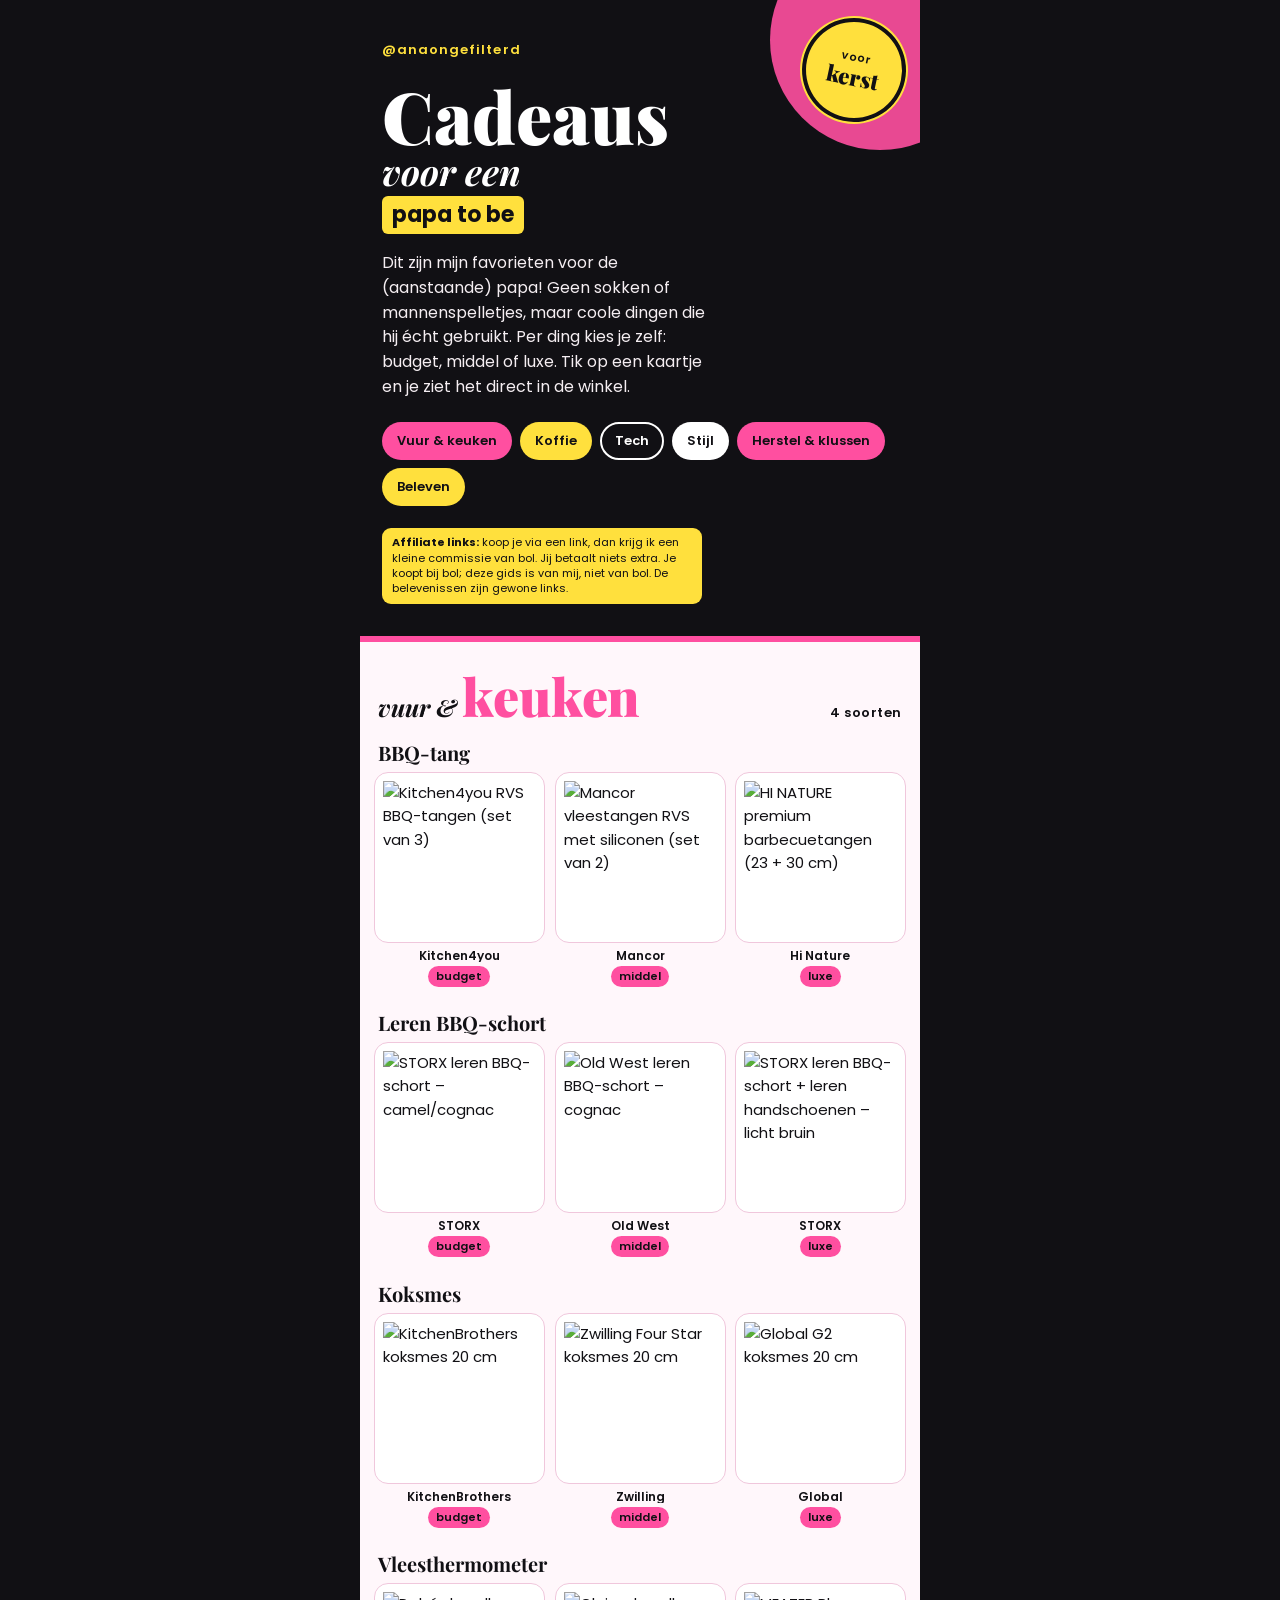
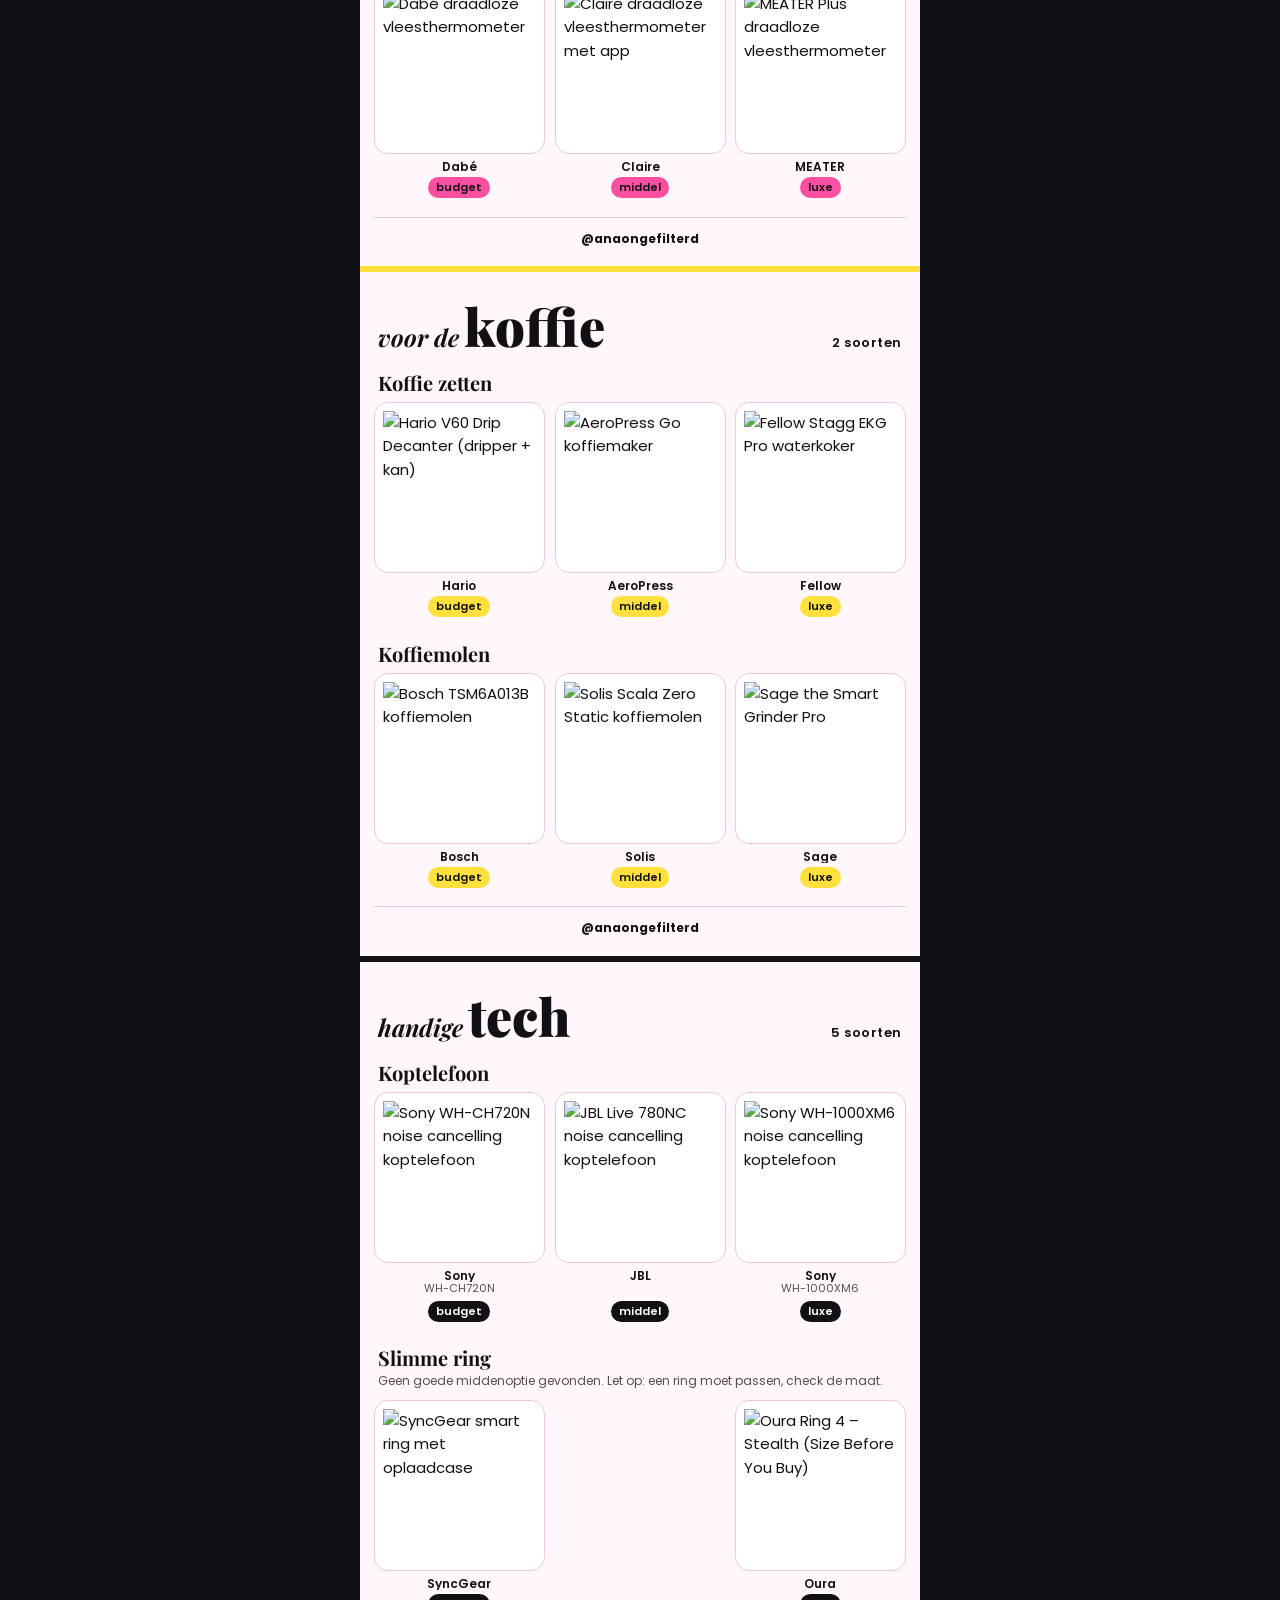
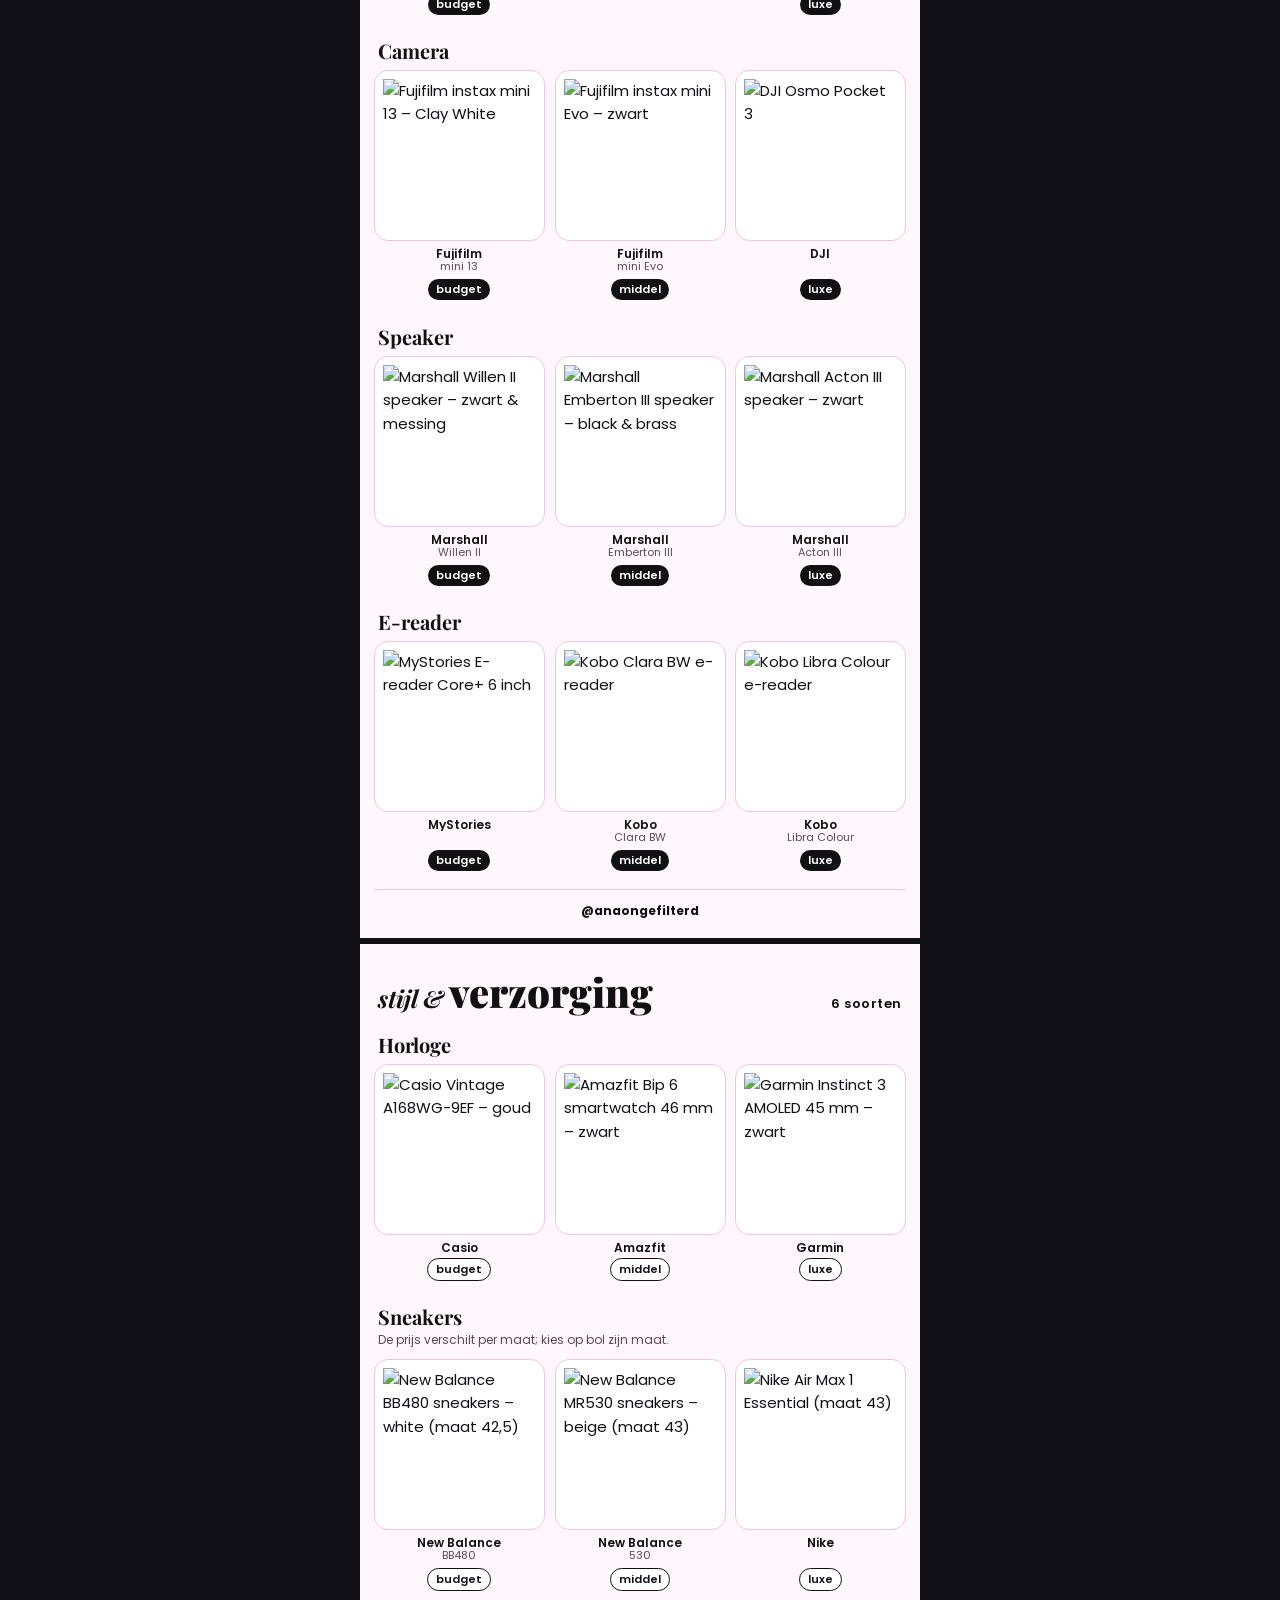
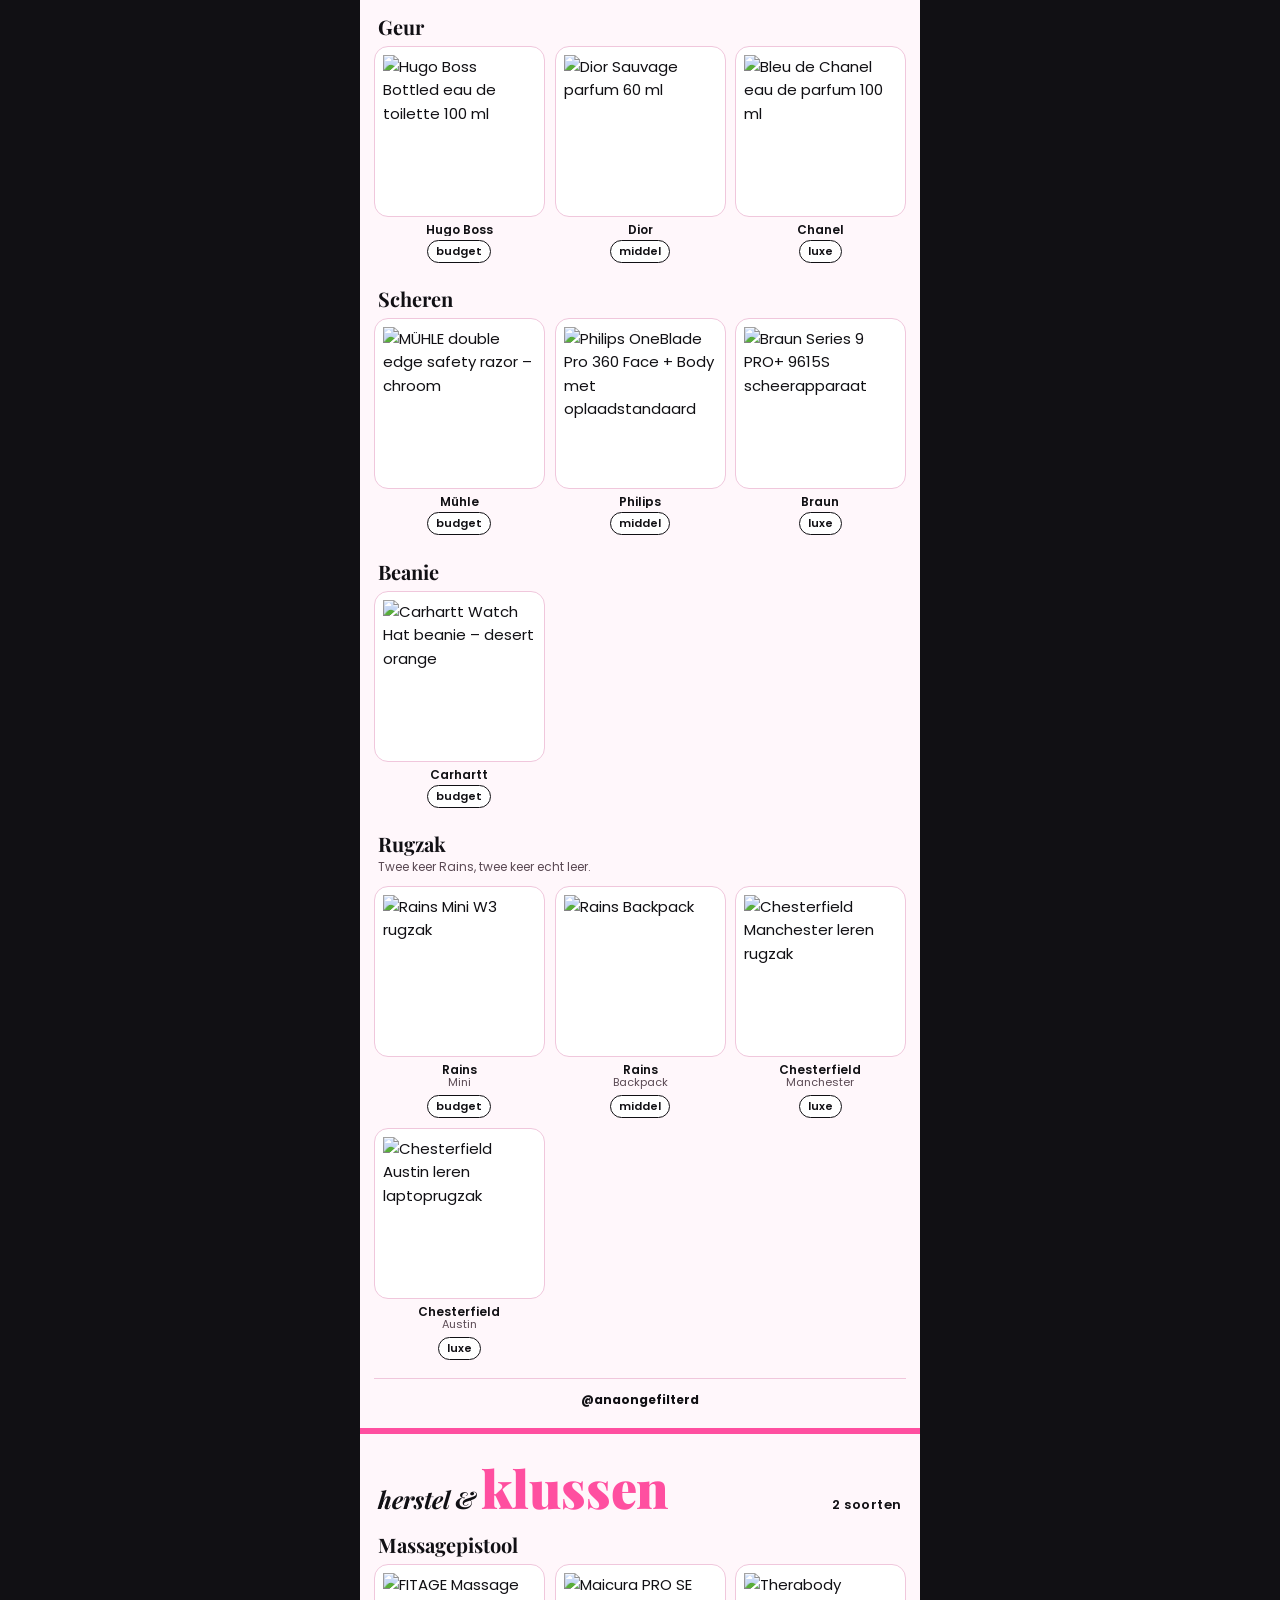
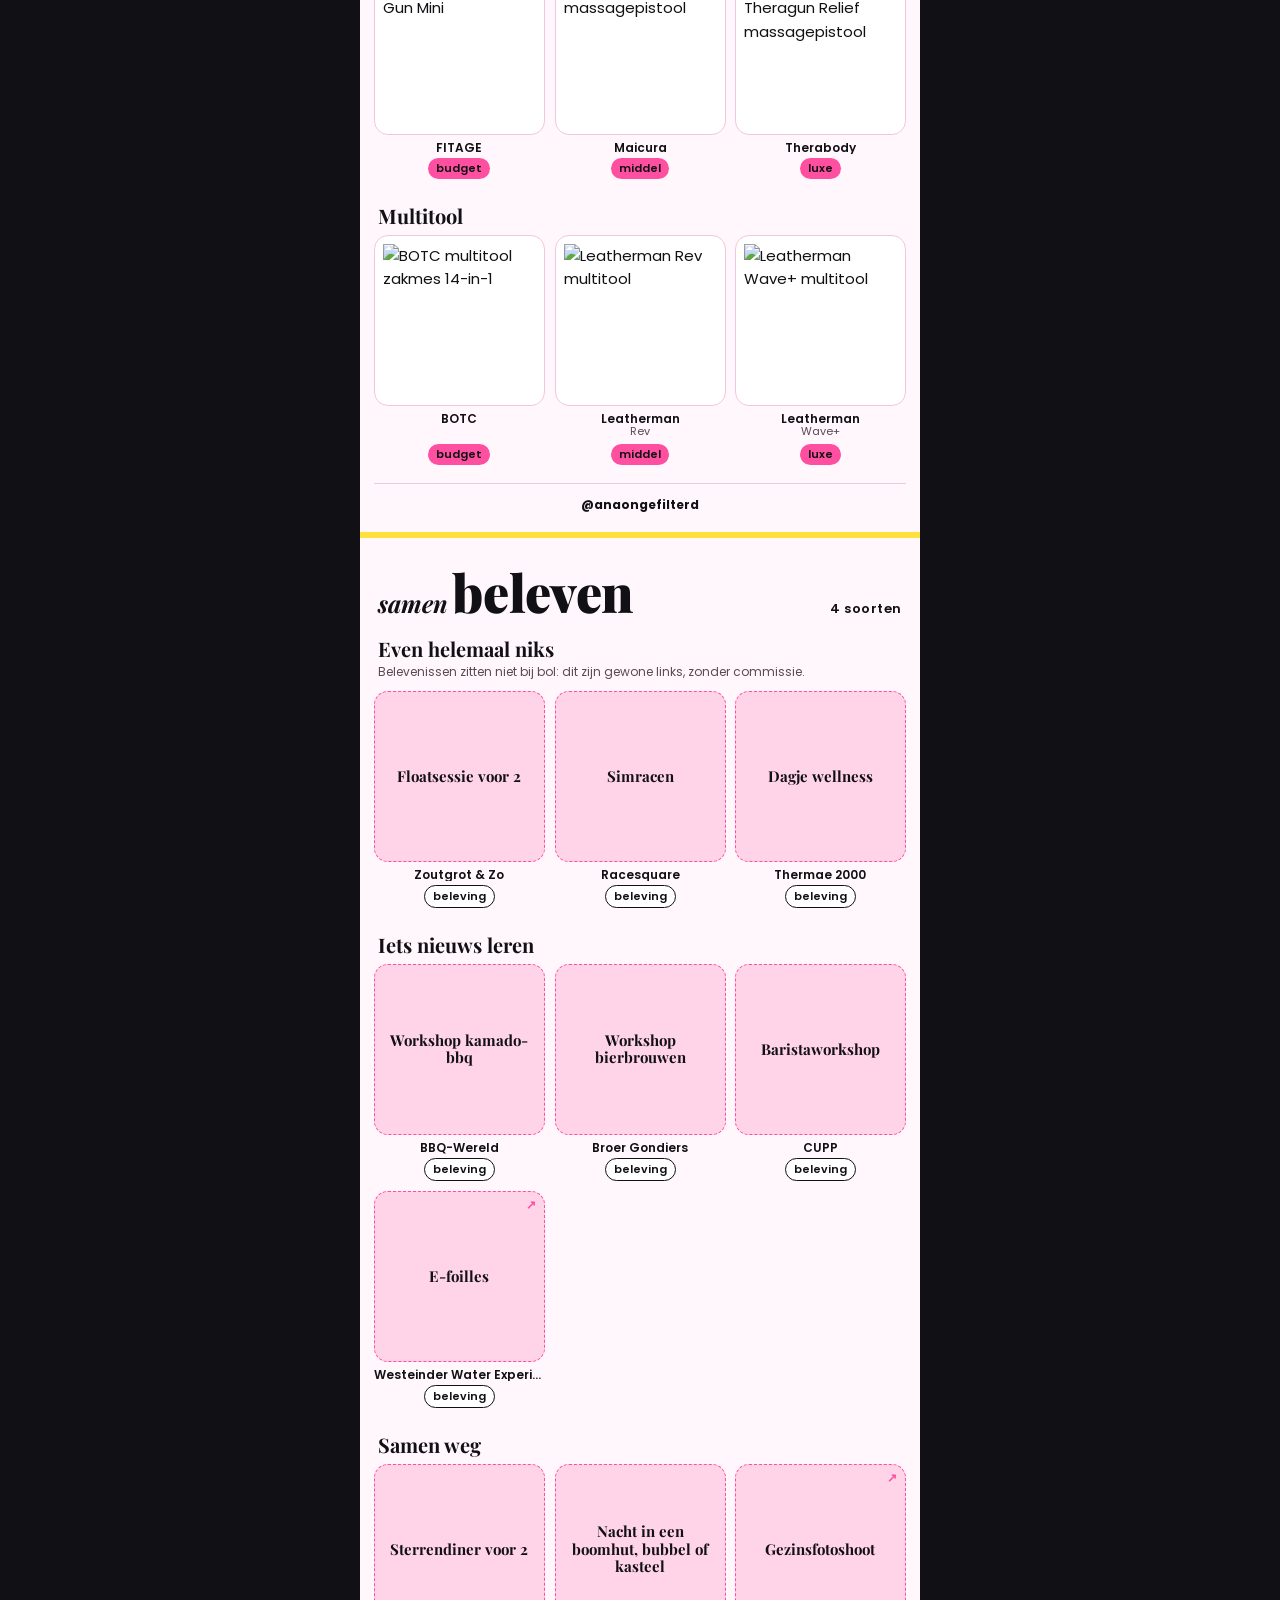
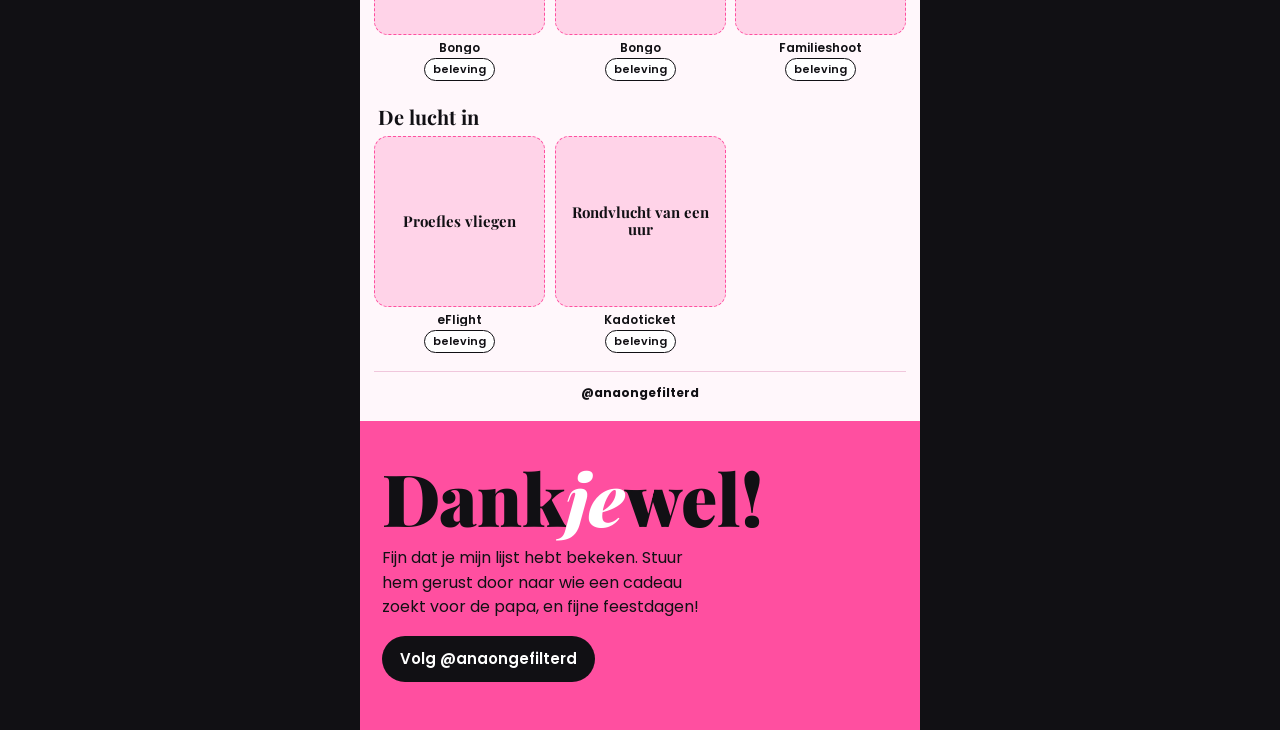
==== commit c6ab25a8: "Papa-gids: foto's bij de belevenissen (live van de winkels), tekstkaartje als een foto niet laadt Co" ====
--- a/papa-to-be/index.html
+++ b/papa-to-be/index.html
@@ -9,7 +9,7 @@
 <link rel="preconnect" href="https://fonts.googleapis.com">
 <link rel="preconnect" href="https://fonts.gstatic.com" crossorigin>
 <link rel="stylesheet" href="https://fonts.googleapis.com/css2?family=Playfair+Display:ital,wght@0,700;0,900;1,700&family=Poppins:wght@400;500;600;700&display=swap">
-<link rel="stylesheet" href="../assets/gids.css?v=1795001000">
+<link rel="stylesheet" href="../assets/gids.css?v=1795003000">
 </head>
 <body>
 <main class="gids">
@@ -486,17 +486,17 @@
     <p class="snote">Belevenissen zitten niet bij bol: dit zijn gewone links, zonder commissie.</p>
     <ul class="grid trio vrij">
 <li class="opt-extra"><a class="card" href="https://www.zoutgrot.nl/product/cadeaubon-floatsessie-2-personen-60-min/" target="_blank" rel="noopener" aria-label="Floatsessie voor 2, beleving, bekijk bij Zoutgrot &amp; Zo">
-  <span class="ph tekst"><span>Floatsessie voor 2</span><i aria-hidden="true">↗</i></span>
+  <span class="ph"><img src="https://www.zoutgrot.nl/wp-content/uploads/2025/10/6.png" alt="Floatsessie voor 2" loading="lazy" referrerpolicy="no-referrer" onerror="this.parentNode.classList.add('tekst');this.outerHTML=this.alt"></span>
   <span class="brand">Zoutgrot &amp; Zo</span>
   <span class="age age-white">beleving</span>
 </a></li>
 <li class="opt-extra"><a class="card" href="https://www.racesquare.com/nl/cadeaubon/" target="_blank" rel="noopener" aria-label="Simracen, beleving, bekijk bij Racesquare">
-  <span class="ph tekst"><span>Simracen</span><i aria-hidden="true">↗</i></span>
+  <span class="ph"><img src="https://www.racesquare.com/wp-content/uploads/2024/12/giftcard-60minexperience.jpg" alt="Simracen" loading="lazy" referrerpolicy="no-referrer" onerror="this.parentNode.classList.add('tekst');this.outerHTML=this.alt"></span>
   <span class="brand">Racesquare</span>
   <span class="age age-white">beleving</span>
 </a></li>
 <li class="opt-extra"><a class="card" href="https://www.thermae.nl/shop/dagentree/" target="_blank" rel="noopener" aria-label="Dagje wellness, beleving, bekijk bij Thermae 2000">
-  <span class="ph tekst"><span>Dagje wellness</span><i aria-hidden="true">↗</i></span>
+  <span class="ph"><img src="https://www.thermae.nl/assets/Uploads/IMG_9605_ValentijnCadeaubon__FocusFillWyIwLjAwIiwiMC4wMCIsMzUwLDE3NV0.2_geen-hartjes_GROTER2.webp" alt="Dagje wellness" loading="lazy" referrerpolicy="no-referrer" onerror="this.parentNode.classList.add('tekst');this.outerHTML=this.alt"></span>
   <span class="brand">Thermae 2000</span>
   <span class="age age-white">beleving</span>
 </a></li>
@@ -506,17 +506,17 @@
     <h3>Iets nieuws leren</h3>
     <ul class="grid trio vrij">
 <li class="opt-extra"><a class="card" href="https://bbq-wereld.nl/products/workshop-cadeaubon-basis-kamado" target="_blank" rel="noopener" aria-label="Workshop kamado-bbq, beleving, bekijk bij BBQ-Wereld">
-  <span class="ph tekst"><span>Workshop kamado-bbq</span><i aria-hidden="true">↗</i></span>
+  <span class="ph"><img src="https://encrypted-tbn0.gstatic.com/images?q=tbn:ANd9GcTFhfcgfauQSKhrpx1t-nTtDBSmdIJVZTi5xDVBPTLtWA&amp;s=10" alt="Workshop kamado-bbq" loading="lazy" referrerpolicy="no-referrer" onerror="this.parentNode.classList.add('tekst');this.outerHTML=this.alt"></span>
   <span class="brand">BBQ-Wereld</span>
   <span class="age age-white">beleving</span>
 </a></li>
 <li class="opt-extra"><a class="card" href="https://broergondiers.nl/winkel/cadeaubon-workshop-bierbrouwen" target="_blank" rel="noopener" aria-label="Workshop bierbrouwen, beleving, bekijk bij Broer Gondiers">
-  <span class="ph tekst"><span>Workshop bierbrouwen</span><i aria-hidden="true">↗</i></span>
+  <span class="ph"><img src="https://broergondiers.nl/wp-content/uploads/2026/05/tegoedbon-bier-vierkant.png" alt="Workshop bierbrouwen" loading="lazy" referrerpolicy="no-referrer" onerror="this.parentNode.classList.add('tekst');this.outerHTML=this.alt"></span>
   <span class="brand">Broer Gondiers</span>
   <span class="age age-white">beleving</span>
 </a></li>
 <li class="opt-extra"><a class="card" href="https://www.cupp.nl/workshops-trainingen/thuisbarista/cadeaubon-koffieworkshop/" target="_blank" rel="noopener" aria-label="Barista­workshop, beleving, bekijk bij CUPP">
-  <span class="ph tekst"><span>Barista­workshop</span><i aria-hidden="true">↗</i></span>
+  <span class="ph"><img src="https://www.cupp.nl/wp-content/uploads/Website-vierkant-2-scaled.png" alt="Barista­workshop" loading="lazy" referrerpolicy="no-referrer" onerror="this.parentNode.classList.add('tekst');this.outerHTML=this.alt"></span>
   <span class="brand">CUPP</span>
   <span class="age age-white">beleving</span>
 </a></li>
@@ -531,12 +531,12 @@
     <h3>Samen weg</h3>
     <ul class="grid trio vrij">
 <li class="opt-extra"><a class="card" href="https://www.bongo.nl/cadeaubonnen/eten-drinken/3-gangendiner-voor-2-in-een-nederlands-of-belgisch-sterrenrestaurant-1522693.html" target="_blank" rel="noopener" aria-label="Sterren­diner voor 2, beleving, bekijk bij Bongo">
-  <span class="ph tekst"><span>Sterren­diner voor 2</span><i aria-hidden="true">↗</i></span>
+  <span class="ph"><img src="https://encrypted-tbn0.gstatic.com/images?q=tbn:ANd9GcSqeicCtbt2LAX5sYnFYu50T214qhYXljkJxasSexz8WA&amp;s" alt="Sterren­diner voor 2" loading="lazy" referrerpolicy="no-referrer" onerror="this.parentNode.classList.add('tekst');this.outerHTML=this.alt"></span>
   <span class="brand">Bongo</span>
   <span class="age age-white">beleving</span>
 </a></li>
 <li class="opt-extra"><a class="card" href="https://www.bongo.nl/cadeaubonnen/overnachten/uniek-kerstcadeau-1-nacht-in-een-boomhut-bubbel-of-kasteel-1750815.html" target="_blank" rel="noopener" aria-label="Nacht in een boomhut, bubbel of kasteel, beleving, bekijk bij Bongo">
-  <span class="ph tekst"><span>Nacht in een boomhut, bubbel of kasteel</span><i aria-hidden="true">↗</i></span>
+  <span class="ph"><img src="https://encrypted-tbn0.gstatic.com/images?q=tbn:ANd9GcQxUhCKo3YWbuOB9ttmfvRPtYrzn0bdf0hIoqAebrRBvA&amp;s" alt="Nacht in een boomhut, bubbel of kasteel" loading="lazy" referrerpolicy="no-referrer" onerror="this.parentNode.classList.add('tekst');this.outerHTML=this.alt"></span>
   <span class="brand">Bongo</span>
   <span class="age age-white">beleving</span>
 </a></li>
@@ -551,12 +551,12 @@
     <h3>De lucht in</h3>
     <ul class="grid trio vrij">
 <li class="opt-extra"><a class="card" href="https://www.eflight.nl/products/proefles-cadeau" target="_blank" rel="noopener" aria-label="Proefles vliegen, beleving, bekijk bij eFlight">
-  <span class="ph tekst"><span>Proefles vliegen</span><i aria-hidden="true">↗</i></span>
+  <span class="ph"><img src="https://www.eflight.nl/cdn/shop/files/try-out_lesson_gift_card_540x.png?v=1781948919" alt="Proefles vliegen" loading="lazy" referrerpolicy="no-referrer" onerror="this.parentNode.classList.add('tekst');this.outerHTML=this.alt"></span>
   <span class="brand">eFlight</span>
   <span class="age age-white">beleving</span>
 </a></li>
 <li class="opt-extra"><a class="card" href="https://kadoticket.nl/beleving/rondvlucht-60-minuten-max-2-passagiers/" target="_blank" rel="noopener" aria-label="Rondvlucht van een uur, beleving, bekijk bij Kadoticket">
-  <span class="ph tekst"><span>Rondvlucht van een uur</span><i aria-hidden="true">↗</i></span>
+  <span class="ph"><img src="https://kadoticket.nl/wp-content/uploads/2020/11/Vloot2-500x303.jpg" alt="Rondvlucht van een uur" loading="lazy" referrerpolicy="no-referrer" onerror="this.parentNode.classList.add('tekst');this.outerHTML=this.alt"></span>
   <span class="brand">Kadoticket</span>
   <span class="age age-white">beleving</span>
 </a></li>
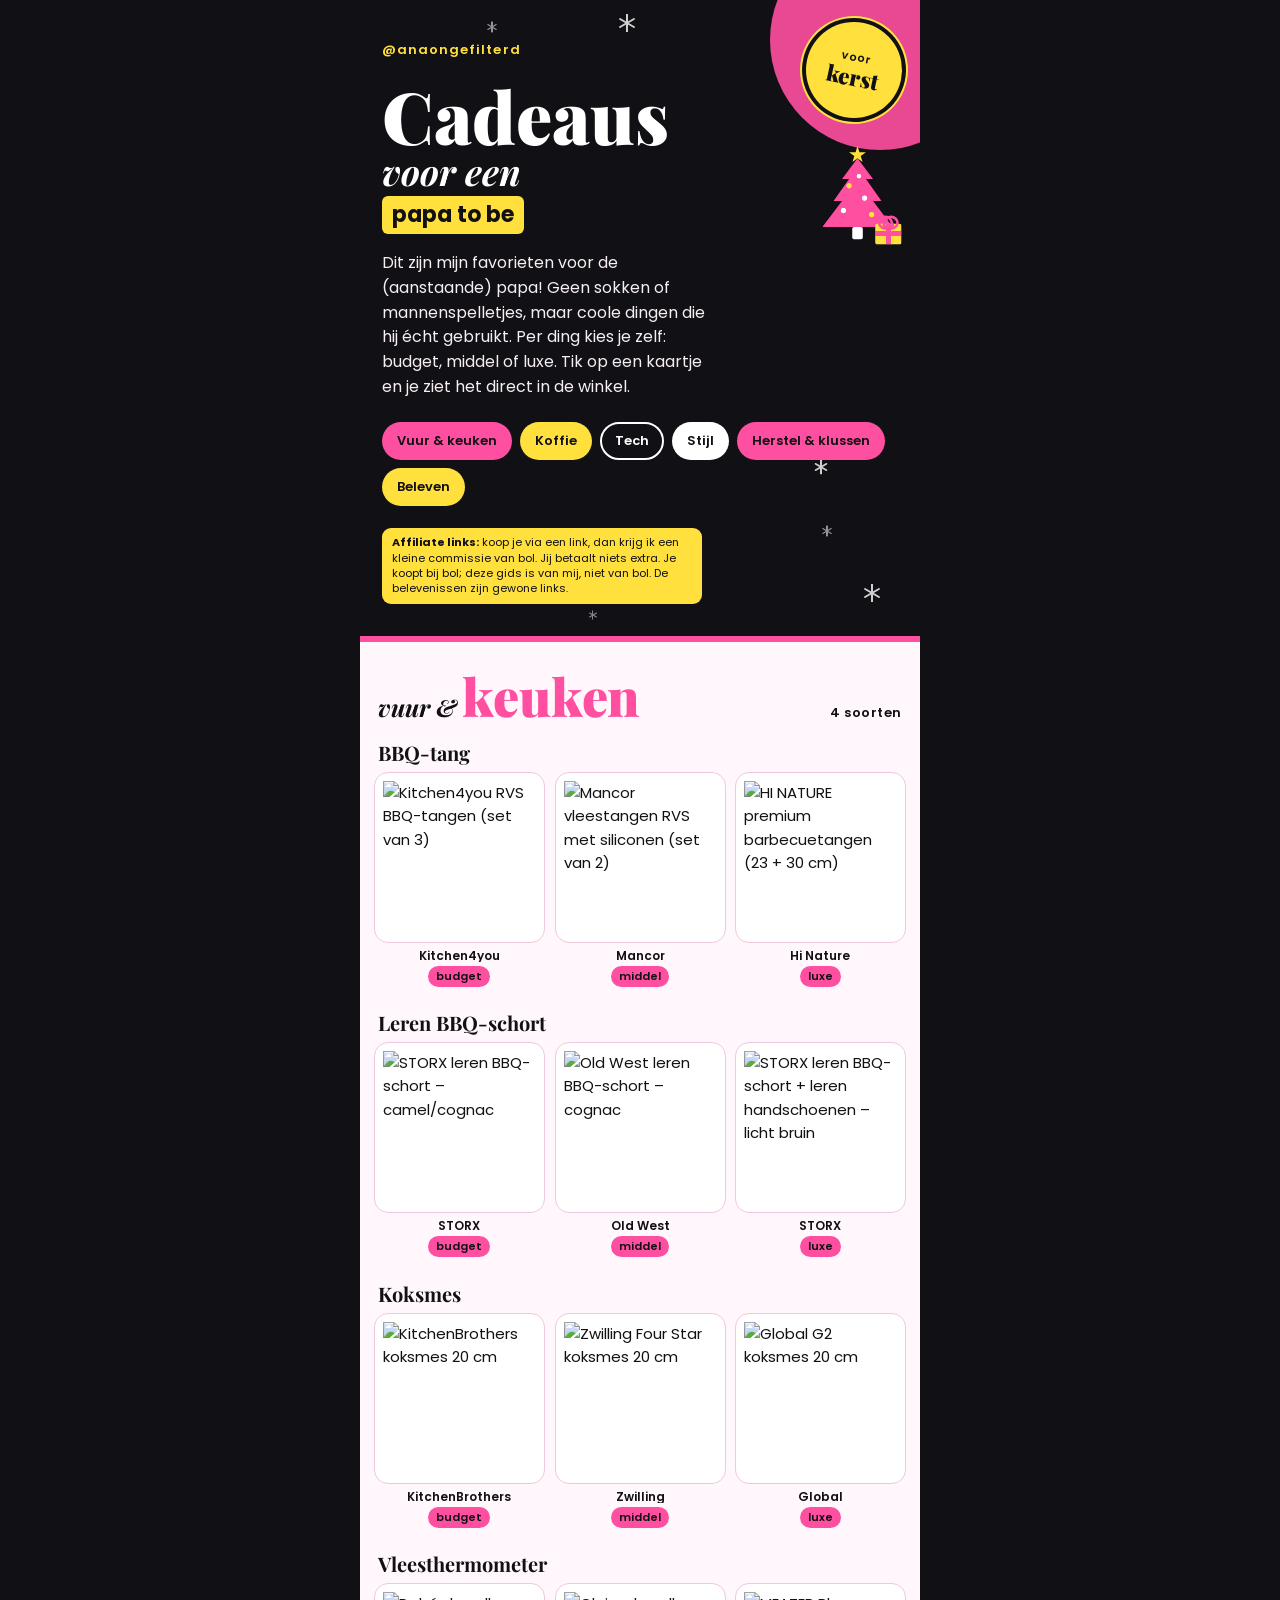
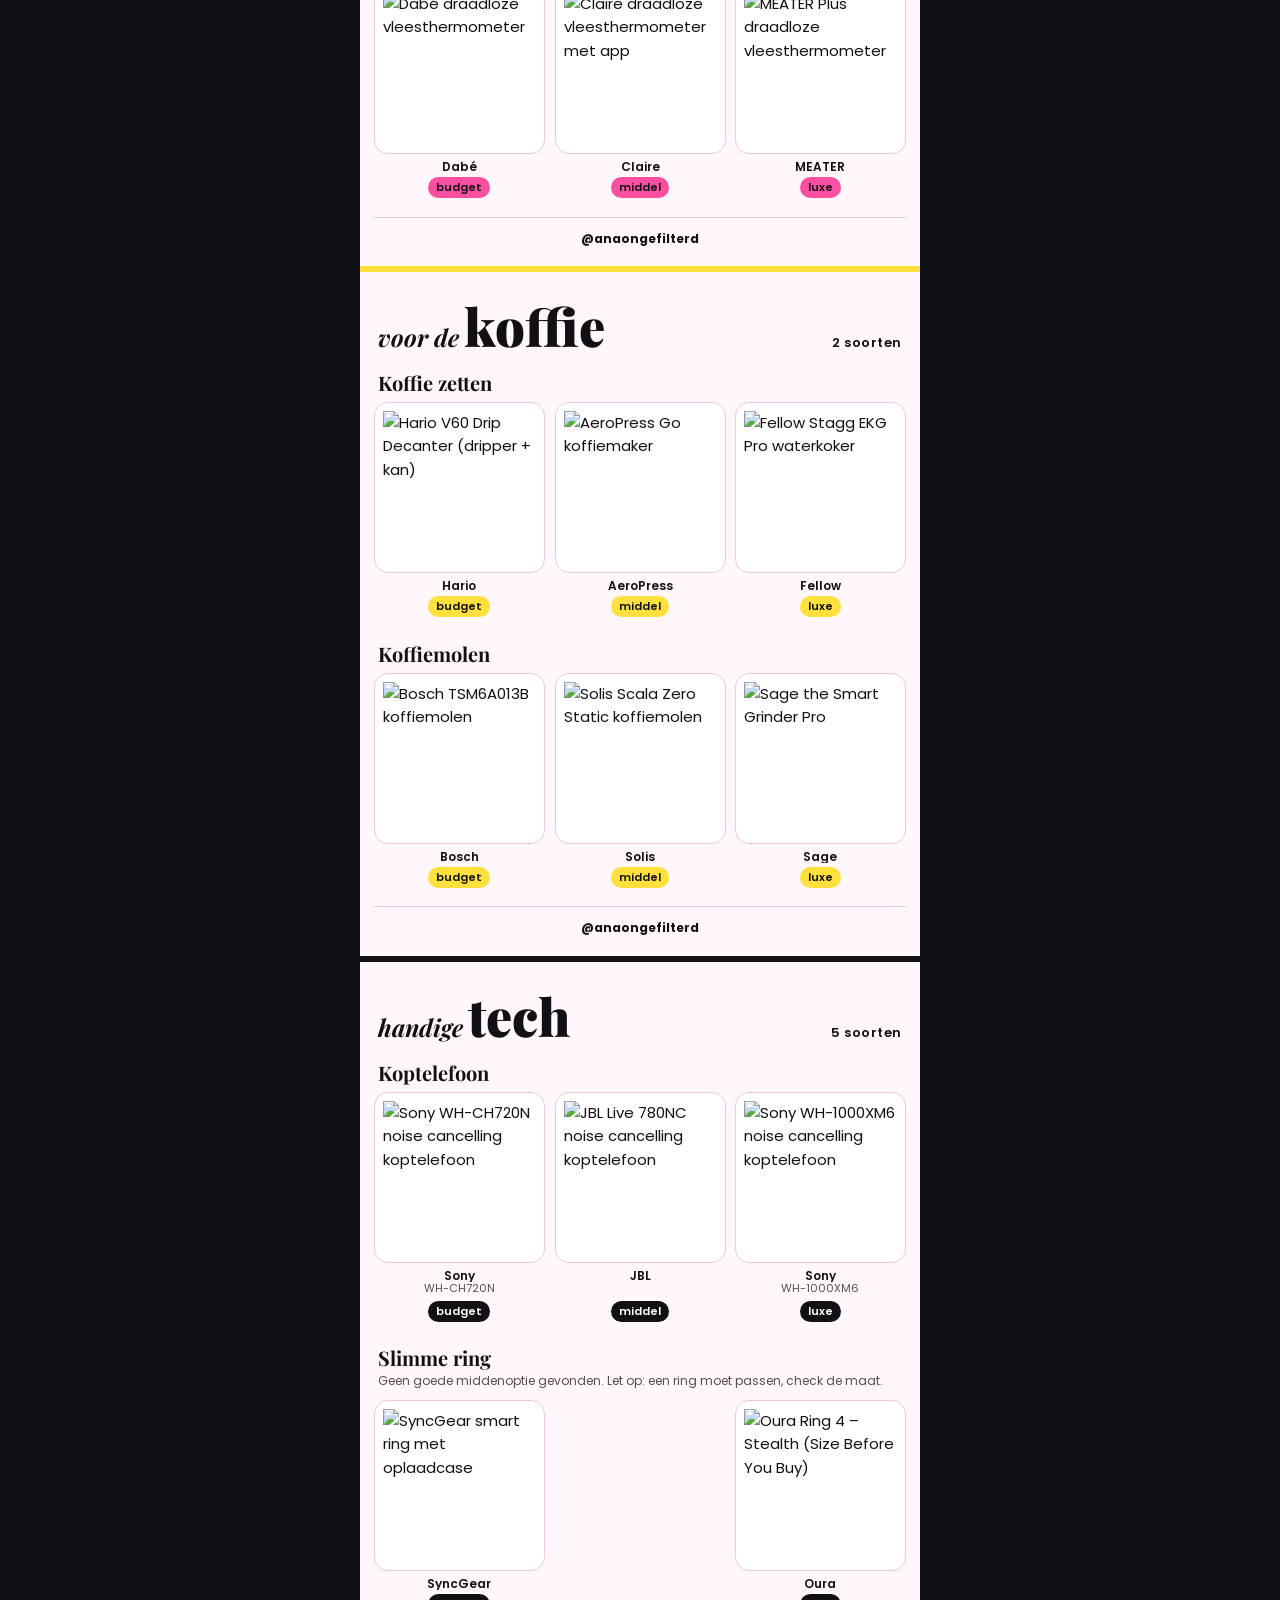
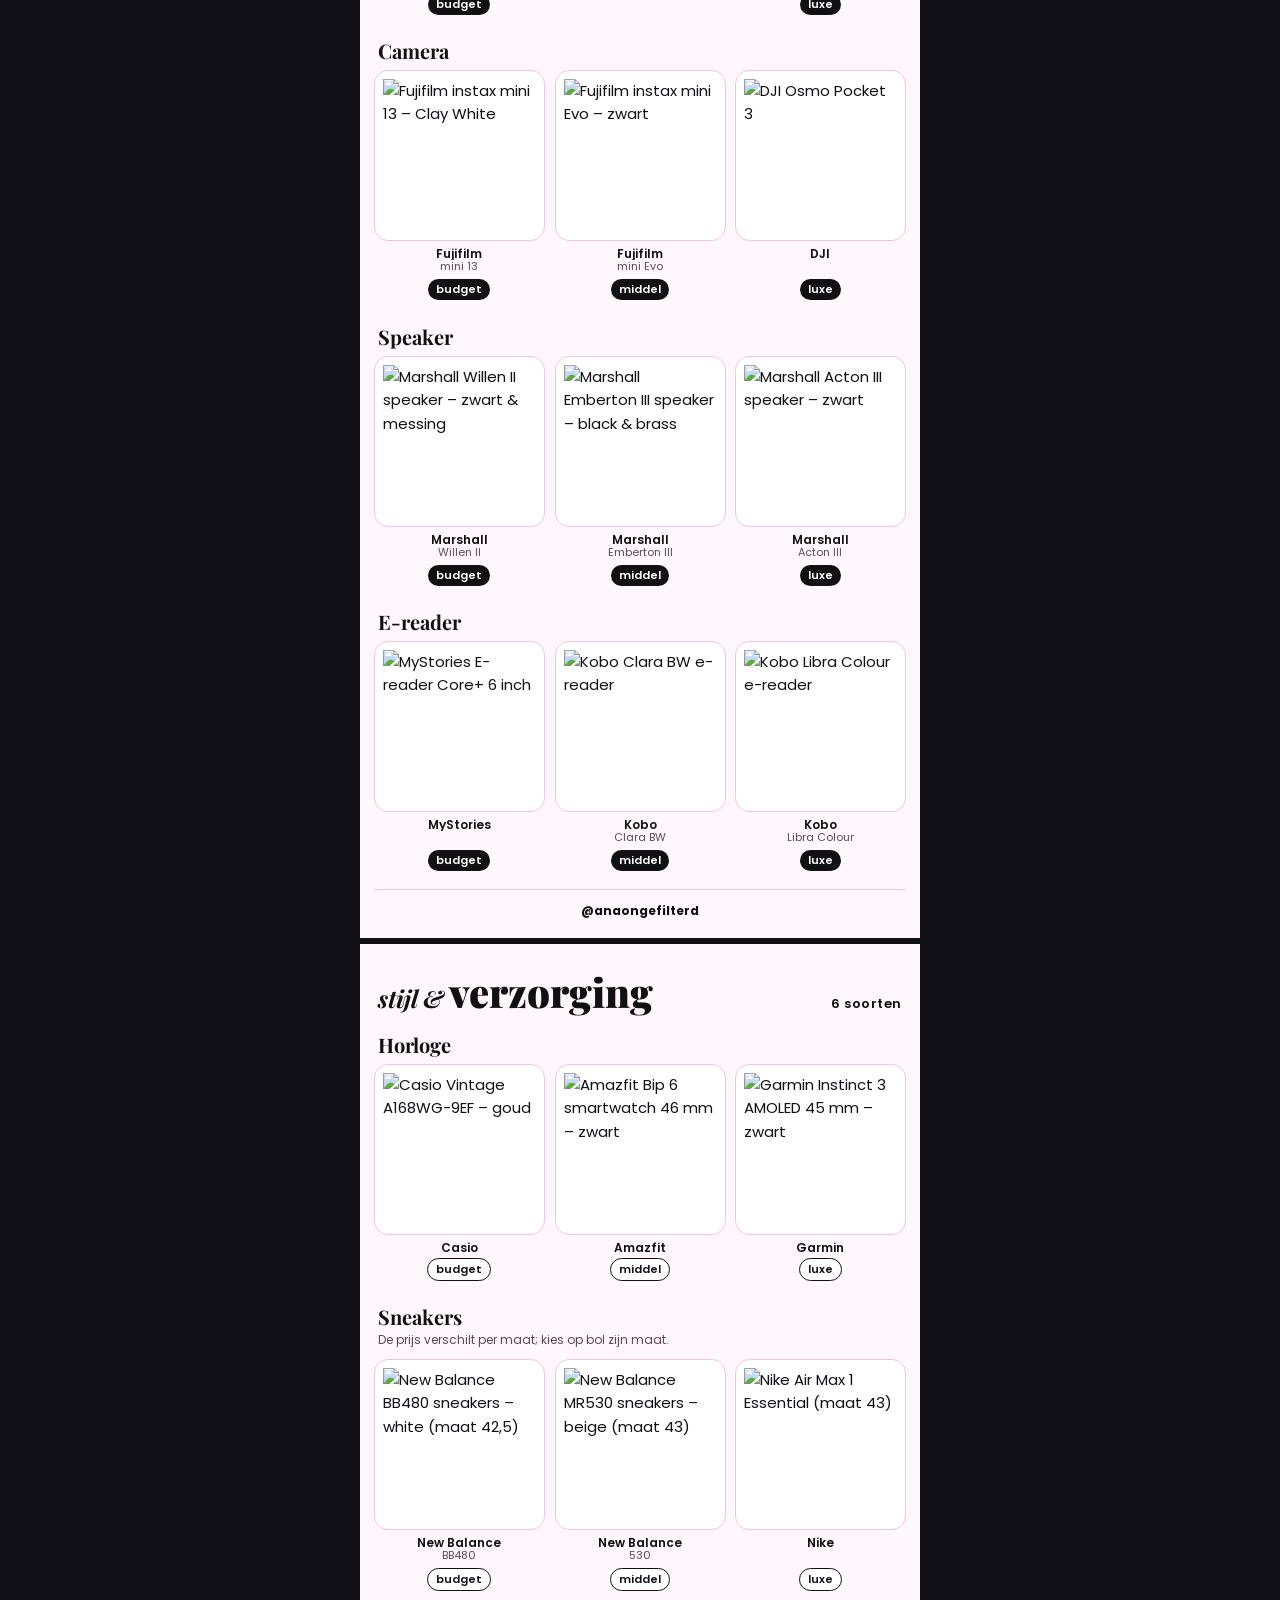
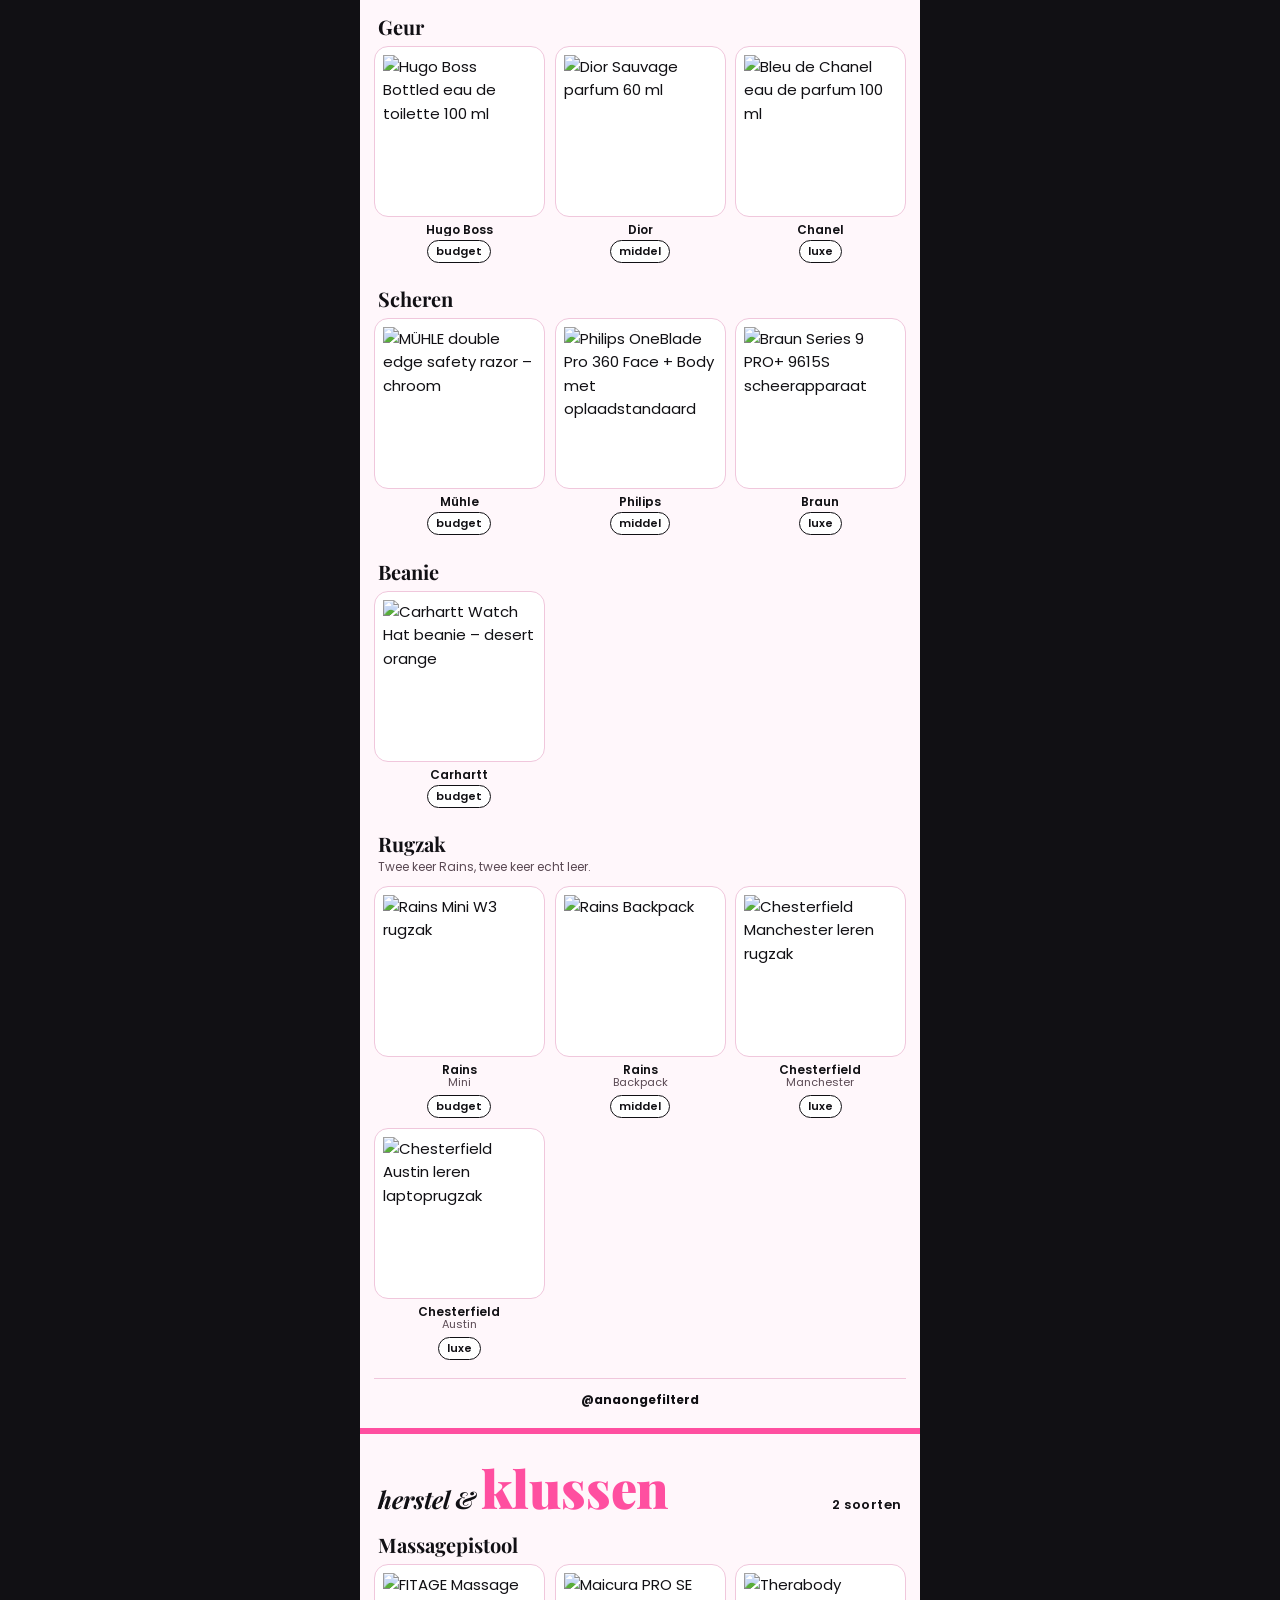
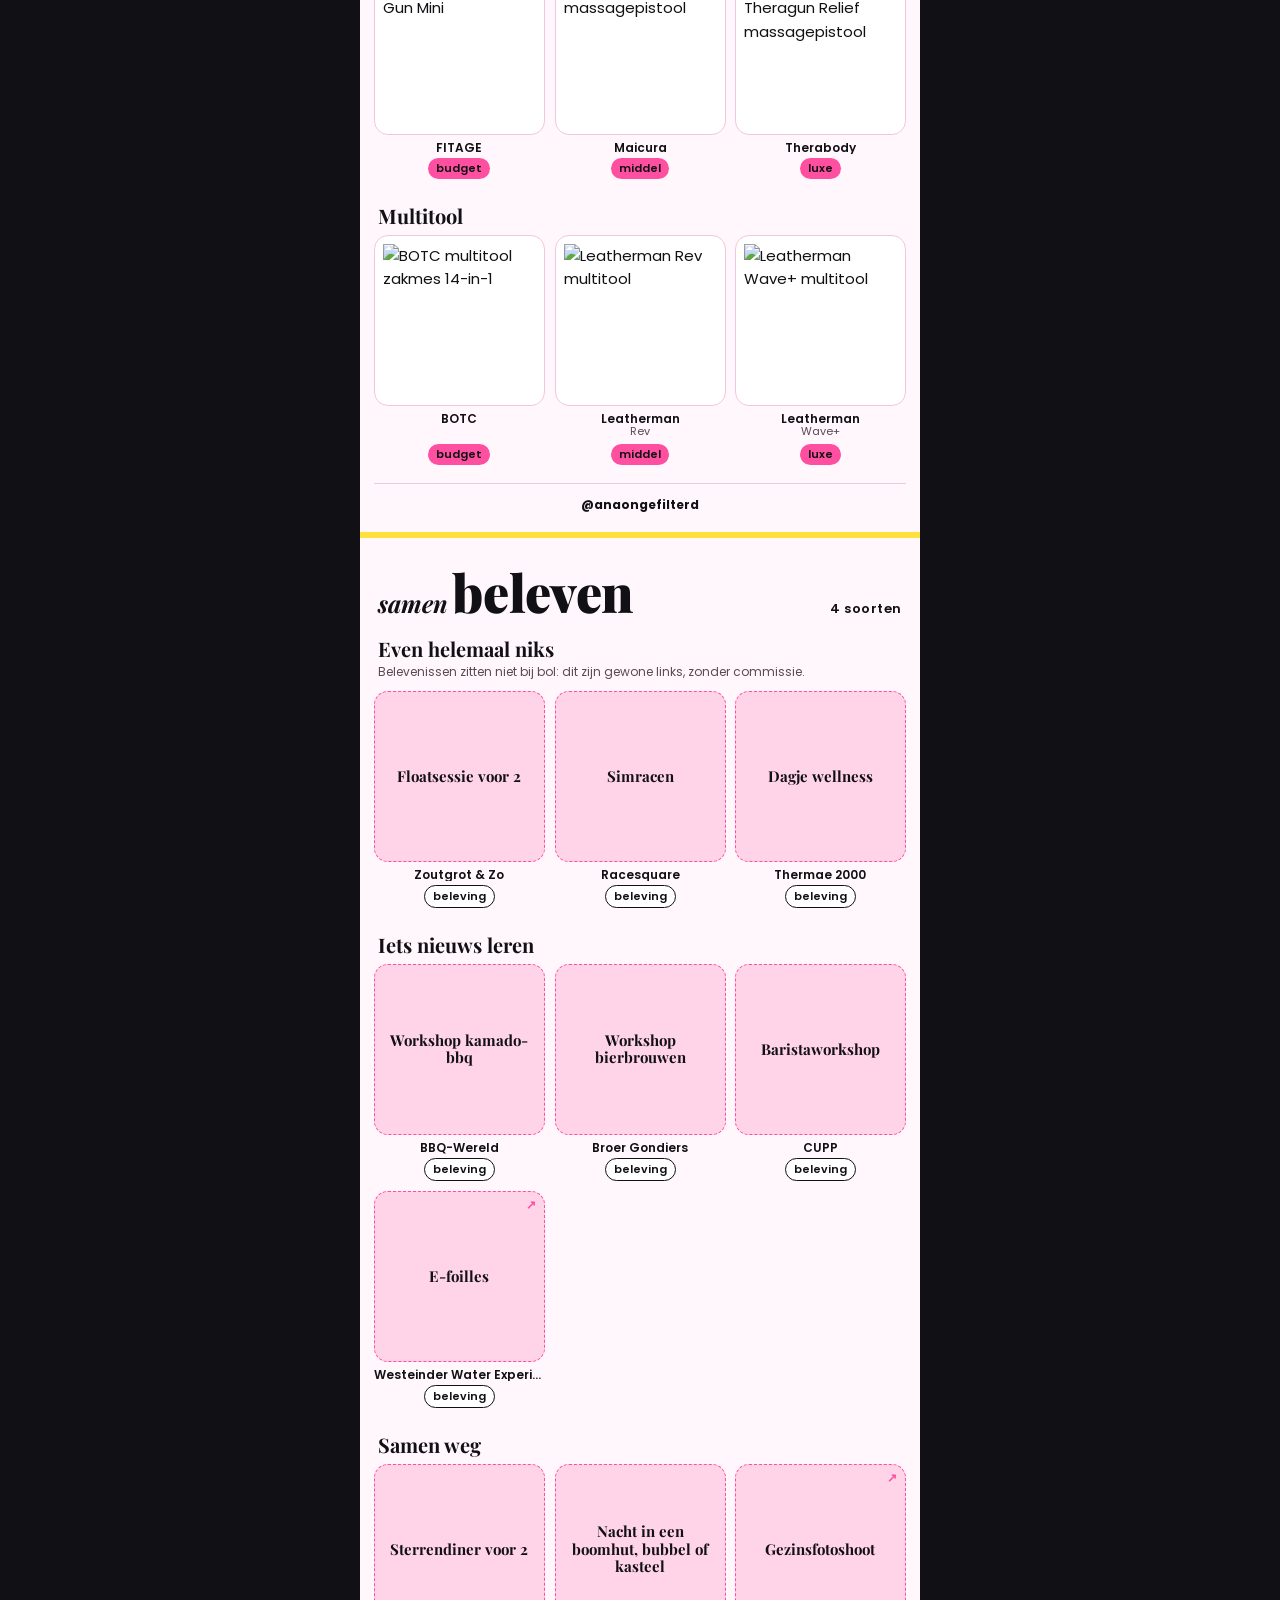
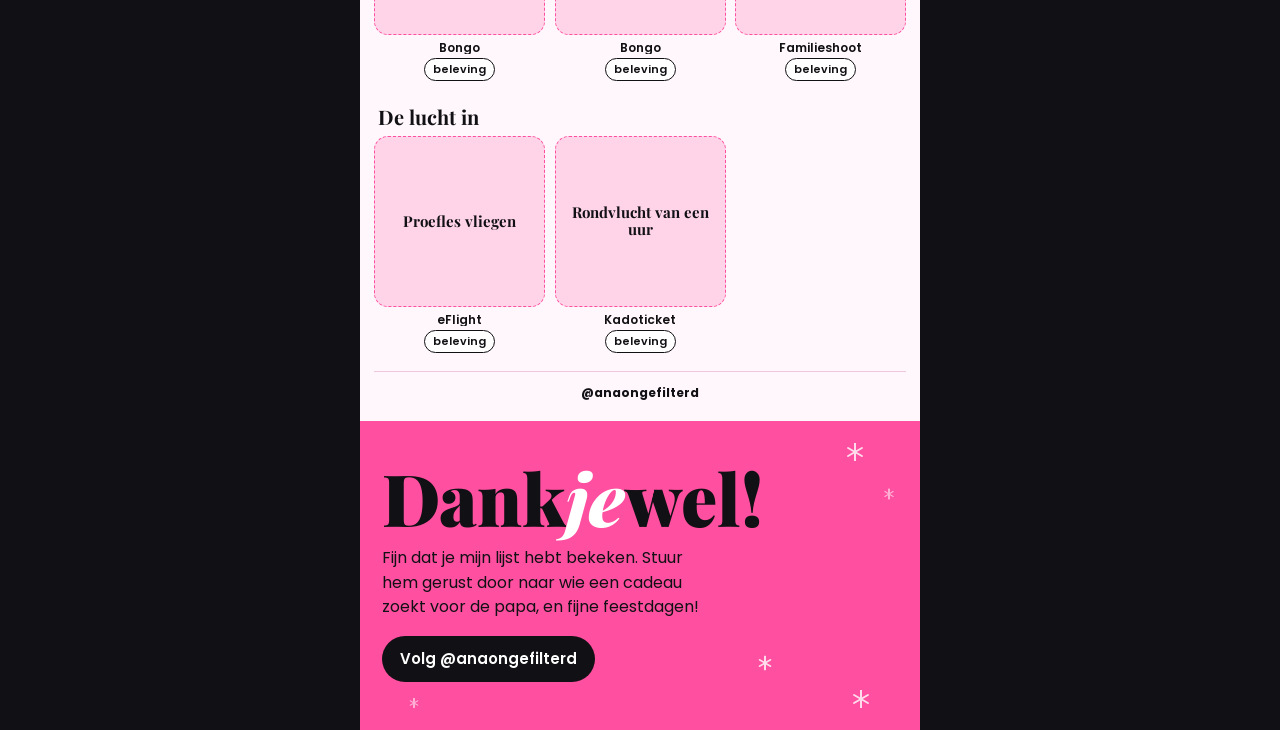
==== commit 3cde412d: "Papa-gids: kerstversiering (sneeuwvlokken, kerstboom met cadeautje), alleen CSS Co-Authored-By: Clau" ====
--- a/papa-to-be/index.html
+++ b/papa-to-be/index.html
@@ -9,12 +9,14 @@
 <link rel="preconnect" href="https://fonts.googleapis.com">
 <link rel="preconnect" href="https://fonts.gstatic.com" crossorigin>
 <link rel="stylesheet" href="https://fonts.googleapis.com/css2?family=Playfair+Display:ital,wght@0,700;0,900;1,700&family=Poppins:wght@400;500;600;700&display=swap">
-<link rel="stylesheet" href="../assets/gids.css?v=1795003000">
+<link rel="stylesheet" href="../assets/gids.css?v=1795007000">
 </head>
 <body>
 <main class="gids">
 
-<section class="cover">
+<section class="cover kerst">
+  <div class="sneeuw" aria-hidden="true"><i></i><i></i><i></i><i></i><i></i><i></i></div>
+  <div class="kerstboom" aria-hidden="true"><span class="ster"></span><span class="boom"></span><span class="stam"></span><span class="pakje"></span></div>
   <p class="sticker sintkerst" aria-hidden="true"><span>voor</span><b>kerst</b></p>
   <p class="kicker">@anaongefilterd</p>
   <h1><span class="t1 xl">Cadeaus</span><span class="t2">voor een</span><span class="t3"><mark>papa to be</mark></span></h1>
@@ -569,6 +571,7 @@
 </section>
 
 <section class="thanks">
+  <div class="sneeuw small" aria-hidden="true"><i></i><i></i><i></i><i></i><i></i></div>
   <h2>Dank<span>je</span>wel!</h2>
   <p>Fijn dat je mijn lijst hebt bekeken. Stuur hem gerust door naar wie een cadeau zoekt voor de papa, en fijne feestdagen!</p>
   <a class="follow" href="https://www.instagram.com/anaongefilterd/" target="_blank" rel="noopener">Volg @anaongefilterd</a>
--- a/assets/gids.css
+++ b/assets/gids.css
@@ -423,3 +423,64 @@
 /* type onder het merk (bijv. Baby Brezza / Formula Pro), zodat je het verschil ziet */
 .type { font-size: 10px; line-height: 1.15; color: #5b4a54; text-align: center; max-width: 100%; white-space: nowrap; overflow: hidden; text-overflow: ellipsis; margin-top: -4px; }
 @supports (font-size: 1cqw) { .type { font-size: min(11px, 9cqw); } }
+
+/* Kerst (papa-gids, op verzoek van Ana 25 nov): sneeuwvlokken, kerstboom en cadeautje, alleen CSS */
+.sneeuw, .kerstboom { position: absolute !important; pointer-events: none; }
+.sneeuw { inset: 0; z-index: 0 !important; }
+.sneeuw i {
+  position: absolute; width: 18px; height: 18px; opacity: .8;
+  background: linear-gradient(90deg, transparent 8px, var(--white) 8px 10px, transparent 10px);
+}
+.sneeuw i::before, .sneeuw i::after {
+  content: ""; position: absolute; left: 8px; top: 0; width: 2px; height: 18px;
+  border-radius: 2px; background: var(--white);
+}
+.sneeuw i::before { transform: rotate(60deg); }
+.sneeuw i::after { transform: rotate(-60deg); }
+.sneeuw i:nth-child(1) { top: 14px; left: 46%; }
+.sneeuw i:nth-child(2) { top: 18px; left: 22%; transform: scale(.6); opacity: .55; }
+.sneeuw i:nth-child(3) { top: 458px; right: 16%; transform: scale(.8); }
+.sneeuw i:nth-child(4) { bottom: 34px; right: 7%; }
+.sneeuw i:nth-child(5) { bottom: 96px; right: 15%; transform: scale(.6); opacity: .55; }
+.sneeuw i:nth-child(6) { bottom: 12px; left: 40%; transform: scale(.5); opacity: .5; }
+.sneeuw.small i:nth-child(1) { top: 22px; right: 10%; left: auto; }
+.sneeuw.small i:nth-child(2) { top: 64px; right: 4%; left: auto; transform: scale(.6); }
+.sneeuw.small i:nth-child(3) { top: auto; bottom: 58px; right: 26%; transform: scale(.8); }
+.sneeuw.small i:nth-child(4) { bottom: 22px; right: 9%; }
+.sneeuw.small i:nth-child(5) { bottom: 18px; left: 8%; right: auto; transform: scale(.55); }
+
+.kerstboom {
+  z-index: 1 !important;
+  top: 146px; right: max(22px, env(safe-area-inset-right, 0px));
+  width: 92px; height: 112px; transform: scale(.88); transform-origin: top right;
+}
+.kerstboom .ster {
+  position: absolute; left: 36px; top: 0; width: 20px; height: 20px; background: var(--yellow);
+  clip-path: polygon(50% 0, 61% 35%, 98% 35%, 68% 57%, 79% 91%, 50% 70%, 21% 91%, 32% 57%, 2% 35%, 39% 35%);
+}
+.kerstboom .boom {
+  position: absolute; left: 6px; top: 14px; width: 80px; height: 78px;
+  background:
+    radial-gradient(circle at 38% 40%, var(--yellow) 0 2.5px, transparent 3.5px),
+    radial-gradient(circle at 60% 58%, var(--white) 0 2.5px, transparent 3.5px),
+    radial-gradient(circle at 30% 76%, var(--white) 0 2.5px, transparent 3.5px),
+    radial-gradient(circle at 70% 82%, var(--yellow) 0 2.5px, transparent 3.5px),
+    radial-gradient(circle at 52% 26%, var(--white) 0 2px, transparent 3px),
+    var(--pink);
+  clip-path: polygon(50% 0, 72% 30%, 62% 30%, 84% 62%, 72% 62%, 100% 100%, 0 100%, 28% 62%, 16% 62%, 38% 30%, 28% 30%);
+}
+.kerstboom .stam { position: absolute; left: 40px; top: 92px; width: 12px; height: 14px; background: var(--white); border-radius: 2px; }
+.kerstboom .pakje {
+  position: absolute; right: -4px; bottom: 0; width: 30px; height: 24px; border-radius: 3px;
+  background:
+    linear-gradient(90deg, transparent 12px, var(--pink) 12px 18px, transparent 18px),
+    linear-gradient(transparent 9px, var(--pink) 9px 14px, transparent 14px),
+    var(--yellow);
+}
+.kerstboom .pakje::before, .kerstboom .pakje::after {
+  content: ""; position: absolute; top: -9px; width: 11px; height: 10px;
+  border: 3px solid var(--pink); border-radius: 50% 50% 10% 50%;
+}
+.kerstboom .pakje::before { left: 3px; transform: rotate(-20deg); }
+.kerstboom .pakje::after { right: 3px; transform: scaleX(-1) rotate(-20deg); }
+.cover.kerst .intro { padding-right: 0; }
